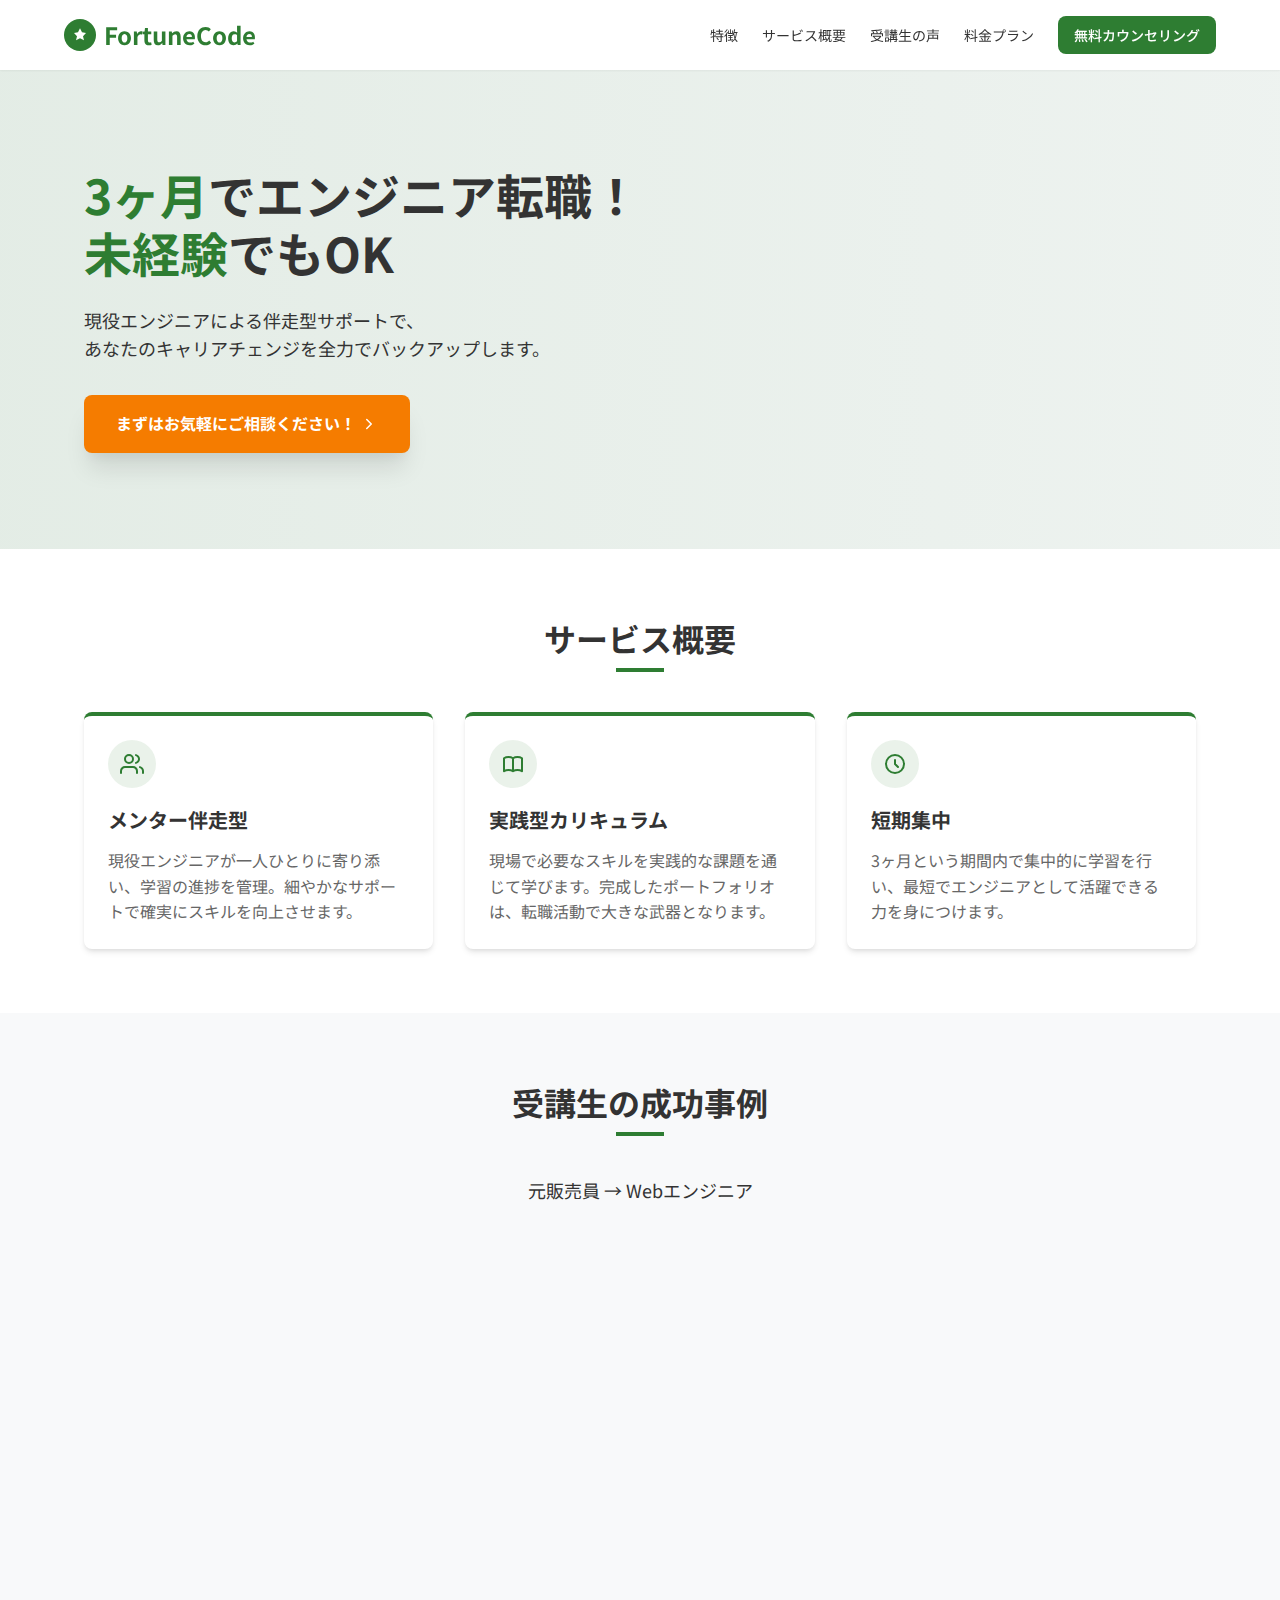
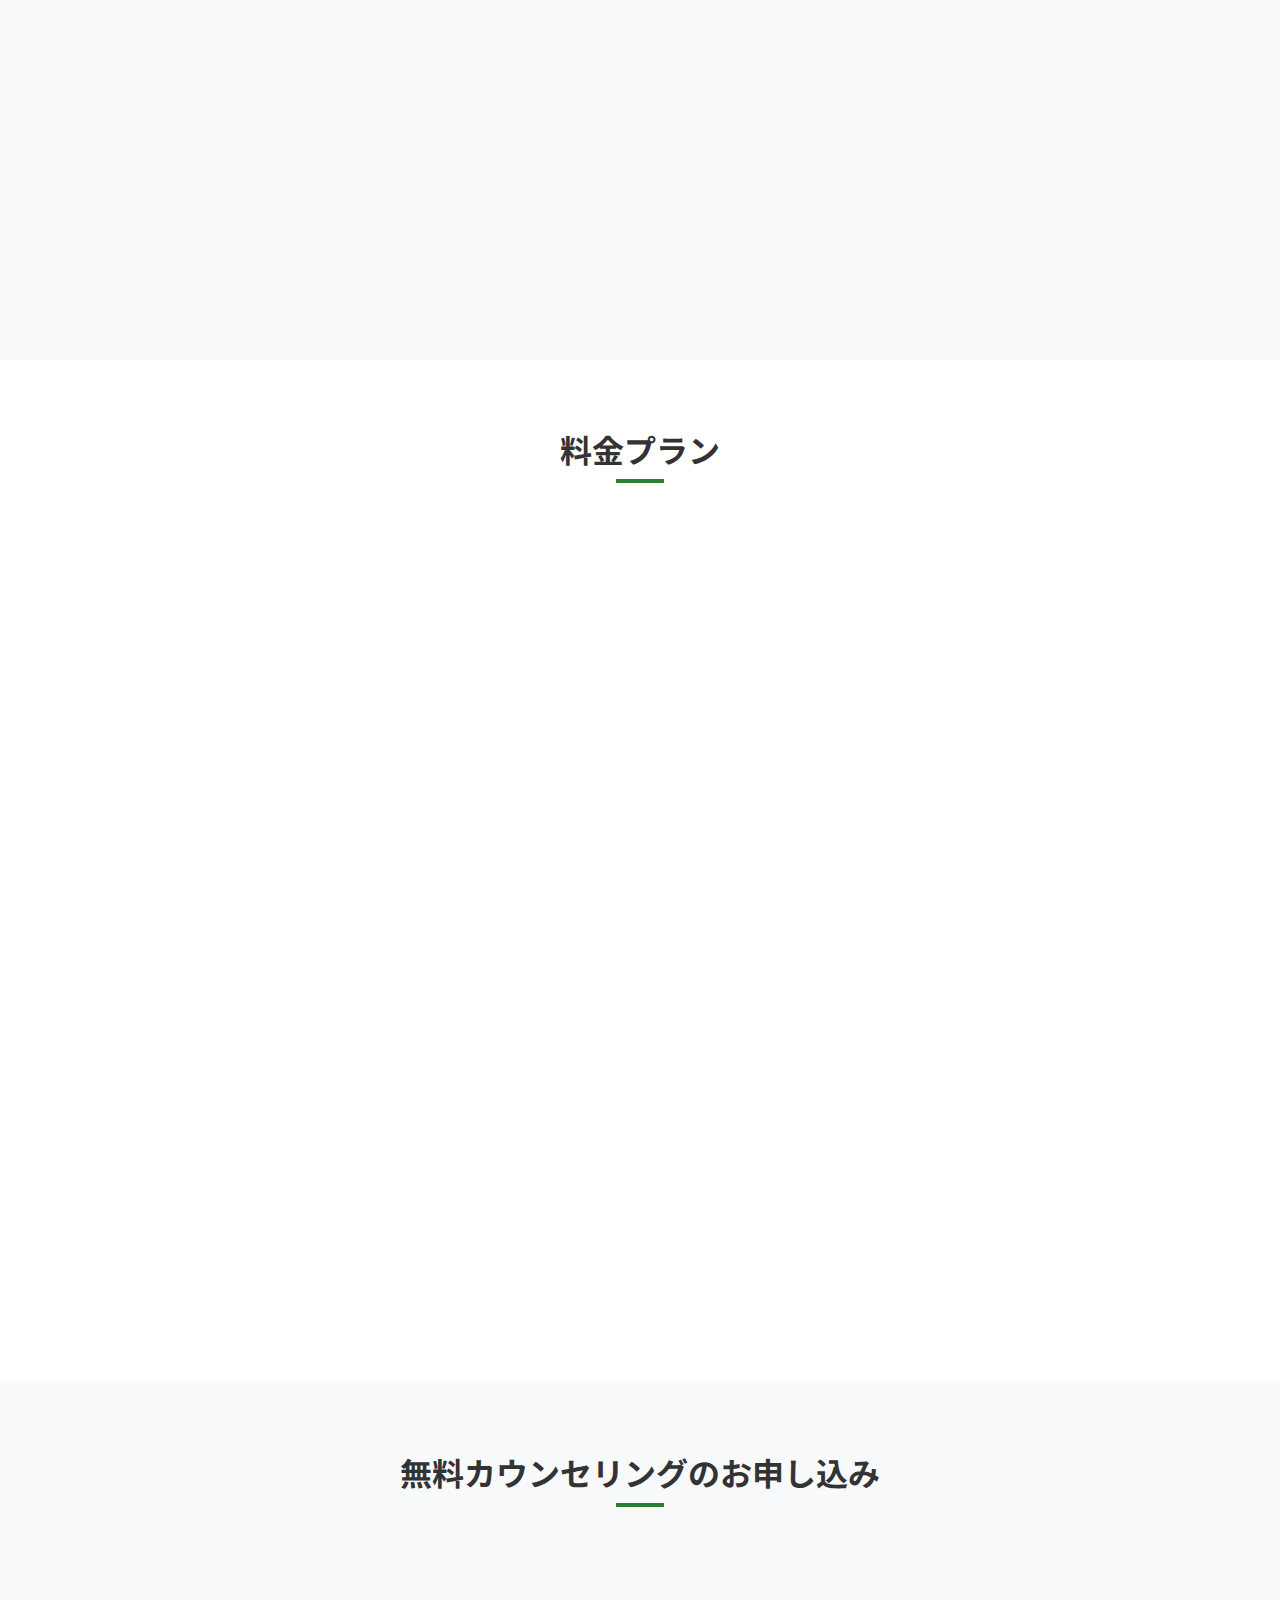
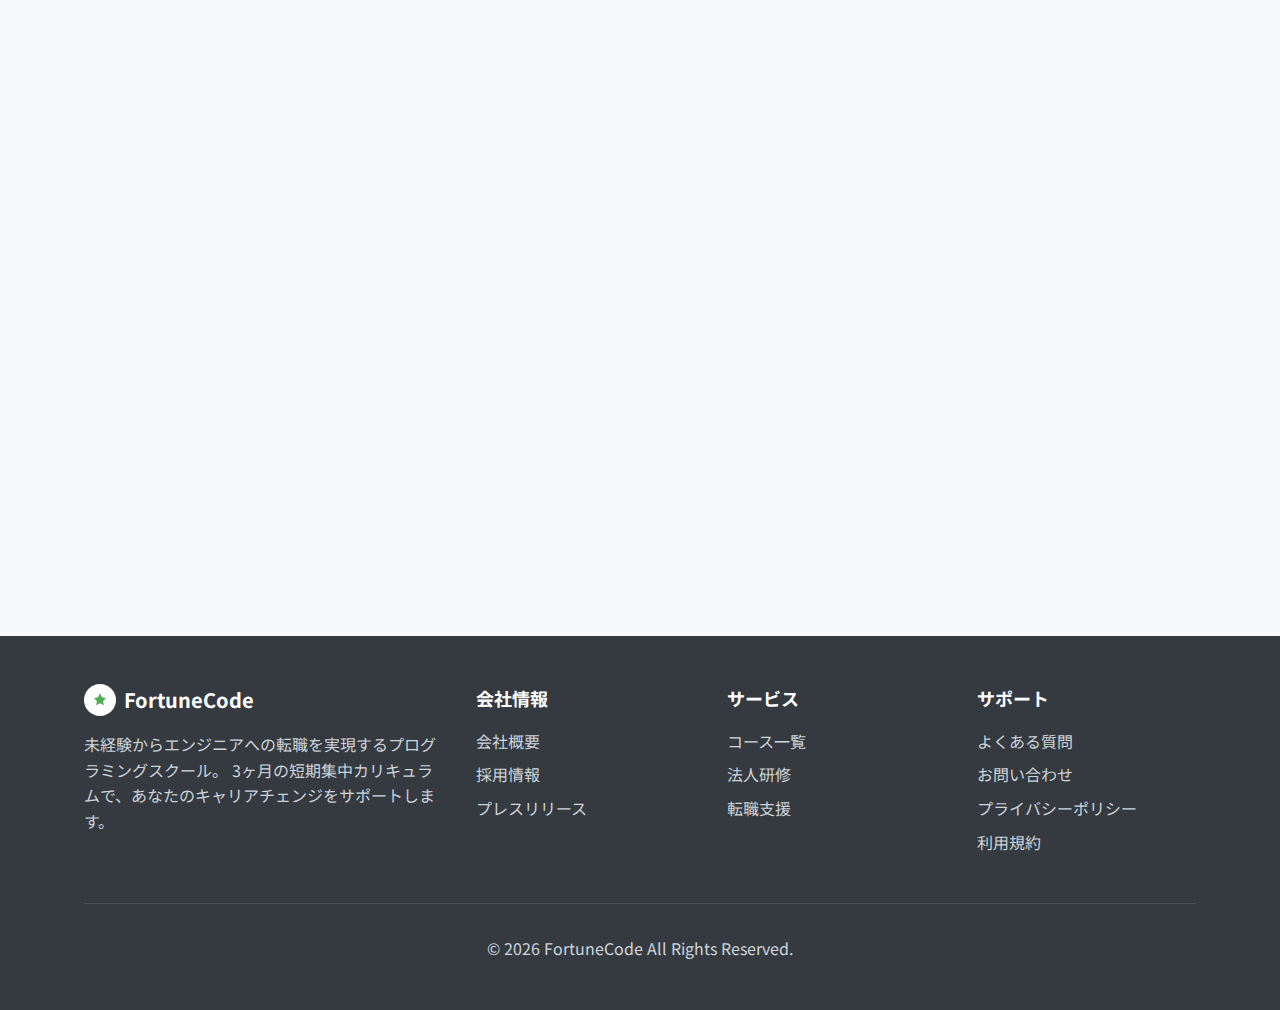
==== samples/programming-school.html @ c1fe5360 "chore: プログラミング学習サイトのサンプルを作成" ====
<!DOCTYPE html>
<html lang="ja">
<head>
  <meta charset="UTF-8">
  <meta name="viewport" content="width=device-width, initial-scale=1.0">
  <title>FortuneCode - 3ヶ月でエンジニア転職</title>
  <meta name="description" content="未経験からでも3ヶ月でエンジニア転職を実現するプログラミングスクール。現役エンジニアによる伴走型サポートで、あなたのキャリアチェンジを全力でバックアップします。">
  <link rel="stylesheet" href="../styles/programming-school.css">
  <link rel="preconnect" href="https://fonts.googleapis.com">
  <link rel="preconnect" href="https://fonts.gstatic.com" crossorigin>
  <link href="https://fonts.googleapis.com/css2?family=Noto+Sans+JP:wght@400;500;700&display=swap" rel="stylesheet">
</head>
<body>
  <!-- ヘッダー -->
  <header class="header">
    <div class="container header-container">
      <div class="logo">
        <div class="logo-icon">
          <svg width="16" height="16" viewBox="0 0 24 24" fill="none" xmlns="http://www.w3.org/2000/svg">
            <path d="M12 2L15 8L21 9L16.5 14L18 20L12 17L6 20L7.5 14L3 9L9 8L12 2Z" fill="white" />
          </svg>
        </div>
        <h1>FortuneCode</h1>
      </div>
      <nav class="main-nav">
        <a href="#features">特徴</a>
        <a href="#service">サービス概要</a>
        <a href="#success">受講生の声</a>
        <a href="#pricing">料金プラン</a>
        <a href="#contact" class="cta-button">無料カウンセリング</a>
      </nav>
      <button class="mobile-menu-button">
        <svg width="24" height="24" viewBox="0 0 24 24" fill="none" xmlns="http://www.w3.org/2000/svg">
          <path d="M3 12H21M3 6H21M3 18H21" stroke="currentColor" stroke-width="2" stroke-linecap="round" stroke-linejoin="round"/>
        </svg>
      </button>
    </div>
  </header>

  <!-- ヒーローセクション -->
  <section class="hero">
    <div class="hero-bg"></div>
    <div class="container">
      <div class="hero-content">
        <h2>
          <span class="text-primary">3ヶ月</span>でエンジニア転職！<br>
          <span class="text-primary">未経験</span>でもOK
        </h2>
        <p>
          現役エンジニアによる伴走型サポートで、<br class="desktop-only">
          あなたのキャリアチェンジを全力でバックアップします。
        </p>
        <a href="#contact" class="cta-button-large">
          まずはお気軽にご相談ください！
          <svg class="icon" width="18" height="18" viewBox="0 0 24 24" fill="none" xmlns="http://www.w3.org/2000/svg">
            <path d="M9 18L15 12L9 6" stroke="currentColor" stroke-width="2" stroke-linecap="round" stroke-linejoin="round"/>
          </svg>
        </a>
      </div>
    </div>
  </section>

  <!-- サービス概要 -->
  <section id="service" class="service">
    <div class="container">
      <h2 class="section-title">
        <span>サービス概要</span>
      </h2>
      
      <div class="service-grid">
        <div class="service-card" data-aos="fade-up" data-aos-delay="100">
          <div class="service-icon">
            <svg width="24" height="24" viewBox="0 0 24 24" fill="none" xmlns="http://www.w3.org/2000/svg">
              <path d="M17 21V19C17 17.9391 16.5786 16.9217 15.8284 16.1716C15.0783 15.4214 14.0609 15 13 15H5C3.93913 15 2.92172 15.4214 2.17157 16.1716C1.42143 16.9217 1 17.9391 1 19V21M23 21V19C22.9993 18.1137 22.7044 17.2528 22.1614 16.5523C21.6184 15.8519 20.8581 15.3516 20 15.13M16 3.13C16.8604 3.3503 17.623 3.8507 18.1676 4.55231C18.7122 5.25392 19.0078 6.11683 19.0078 7.005C19.0078 7.89317 18.7122 8.75608 18.1676 9.45769C17.623 10.1593 16.8604 10.6597 16 10.88M13 7C13 9.20914 11.2091 11 9 11C6.79086 11 5 9.20914 5 7C5 4.79086 6.79086 3 9 3C11.2091 3 13 4.79086 13 7Z" stroke="currentColor" stroke-width="2" stroke-linecap="round" stroke-linejoin="round"/>
            </svg>
          </div>
          <h3>メンター伴走型</h3>
          <p>
            現役エンジニアが一人ひとりに寄り添い、学習の進捗を管理。細やかなサポートで確実にスキルを向上させます。
          </p>
        </div>
        
        <div class="service-card" data-aos="fade-up" data-aos-delay="200">
          <div class="service-icon">
            <svg width="24" height="24" viewBox="0 0 24 24" fill="none" xmlns="http://www.w3.org/2000/svg">
              <path d="M12 6.25278V19.2528M12 6.25278C10.8321 5.47686 9.24649 5 7.5 5C5.75351 5 4.16789 5.47686 3 6.25278V19.2528C4.16789 18.4769 5.75351 18 7.5 18C9.24649 18 10.8321 18.4769 12 19.2528M12 6.25278C13.1679 5.47686 14.7535 5 16.5 5C18.2465 5 19.8321 5.47686 21 6.25278V19.2528C19.8321 18.4769 18.2465 18 16.5 18C14.7535 18 13.1679 18.4769 12 19.2528" stroke="currentColor" stroke-width="2" stroke-linecap="round" stroke-linejoin="round"/>
            </svg>
          </div>
          <h3>実践型カリキュラム</h3>
          <p>
            現場で必要なスキルを実践的な課題を通じて学びます。完成したポートフォリオは、転職活動で大きな武器となります。
          </p>
        </div>
        
        <div class="service-card" data-aos="fade-up" data-aos-delay="300">
          <div class="service-icon">
            <svg width="24" height="24" viewBox="0 0 24 24" fill="none" xmlns="http://www.w3.org/2000/svg">
              <path d="M12 8V12L15 15M21 12C21 16.9706 16.9706 21 12 21C7.02944 21 3 16.9706 3 12C3 7.02944 7.02944 3 12 3C16.9706 3 21 7.02944 21 12Z" stroke="currentColor" stroke-width="2" stroke-linecap="round" stroke-linejoin="round"/>
            </svg>
          </div>
          <h3>短期集中</h3>
          <p>
            3ヶ月という期間内で集中的に学習を行い、最短でエンジニアとして活躍できる力を身につけます。
          </p>
        </div>
      </div>
    </div>
  </section>

  <!-- 受講生の成功事例 -->
  <section id="success" class="success">
    <div class="container">
      <h2 class="section-title">
        <span>受講生の成功事例</span>
      </h2>
      <p class="section-subtitle">元販売員 → Webエンジニア</p>
      
      <div class="success-stories" data-aos="fade-up">
        <div class="qa-card">
          <div class="qa-question">
            <div class="qa-icon">Q</div>
            <div class="qa-content">
              <p>どうしてフォーチュンコード（FortuneCode）を選びましたか？</p>
            </div>
          </div>
          <div class="qa-answer">
            <div class="qa-icon answer-icon">A</div>
            <div class="qa-content">
              <p>
                「以前は販売職でしたが、将来のキャリアに不安を感じていました。フォーチュンコードのカリキュラムが短期間で実践的なスキルを学べる点に魅力を感じ、決めました。」
              </p>
            </div>
          </div>
        </div>
        
        <div class="qa-card">
          <div class="qa-question">
            <div class="qa-icon">Q</div>
            <div class="qa-content">
              <p>学習を始めてからどのように感じましたか？</p>
            </div>
          </div>
          <div class="qa-answer">
            <div class="qa-icon answer-icon">A</div>
            <div class="qa-content">
              <p>
                「最初は不安もありましたが、現役エンジニアのメンターが手厚くサポートしてくれたので、学びやすかったです。毎日少しずつでも進んでいる実感がありました。」
              </p>
            </div>
          </div>
        </div>
        
        <div class="qa-card">
          <div class="qa-question">
            <div class="qa-icon">Q</div>
            <div class="qa-content">
              <p>学習後、転職はどのように進みましたか？</p>
            </div>
          </div>
          <div class="qa-answer">
            <div class="qa-icon answer-icon">A</div>
            <div class="qa-content">
              <p>
                「実際にポートフォリオを作成し、面接でも自信を持って話すことができました。結果、3ヶ月で希望のWebエンジニアとして転職でき、年収もアップしました。」
              </p>
            </div>
          </div>
        </div>
      </div>
    </div>
  </section>

  <!-- 料金プラン -->
  <section id="pricing" class="pricing">
    <div class="container">
      <h2 class="section-title">
        <span>料金プラン</span>
      </h2>
      
      <div class="pricing-grid">
        <div class="pricing-card" data-aos="fade-up" data-aos-delay="100">
          <div class="pricing-header">
            <h3>スタンダードプラン</h3>
            <div class="pricing-price">
              <span class="price">¥300,000</span>
              <span class="payment-type">一括払い</span>
            </div>
            <p class="payment-option">分割 ¥27,000×12回</p>
          </div>
          <div class="pricing-features">
            <ul>
              <li>
                <svg class="check-icon" width="18" height="18" viewBox="0 0 24 24" fill="none" xmlns="http://www.w3.org/2000/svg">
                  <path d="M20 6L9 17L4 12" stroke="currentColor" stroke-width="2" stroke-linecap="round" stroke-linejoin="round"/>
                </svg>
                <span>3ヶ月間のオンライン講義</span>
              </li>
              <li>
                <svg class="check-icon" width="18" height="18" viewBox="0 0 24 24" fill="none" xmlns="http://www.w3.org/2000/svg">
                  <path d="M20 6L9 17L4 12" stroke="currentColor" stroke-width="2" stroke-linecap="round" stroke-linejoin="round"/>
                </svg>
                <span>現役エンジニアのメンターサポート</span>
              </li>
              <li>
                <svg class="check-icon" width="18" height="18" viewBox="0 0 24 24" fill="none" xmlns="http://www.w3.org/2000/svg">
                  <path d="M20 6L9 17L4 12" stroke="currentColor" stroke-width="2" stroke-linecap="round" stroke-linejoin="round"/>
                </svg>
                <span>実践的なポートフォリオ作成支援</span>
              </li>
              <li>
                <svg class="check-icon" width="18" height="18" viewBox="0 0 24 24" fill="none" xmlns="http://www.w3.org/2000/svg">
                  <path d="M20 6L9 17L4 12" stroke="currentColor" stroke-width="2" stroke-linecap="round" stroke-linejoin="round"/>
                </svg>
                <span>転職支援（履歴書添削・模擬面接）</span>
              </li>
              <li>
                <svg class="check-icon" width="18" height="18" viewBox="0 0 24 24" fill="none" xmlns="http://www.w3.org/2000/svg">
                  <path d="M20 6L9 17L4 12" stroke="currentColor" stroke-width="2" stroke-linecap="round" stroke-linejoin="round"/>
                </svg>
                <span>転職保証（転職成功 or 全額返金）</span>
              </li>
            </ul>
          </div>
          <div class="pricing-footer">
            <a href="#contact" class="pricing-button">
              詳細を見る
              <svg class="icon" width="16" height="16" viewBox="0 0 24 24" fill="none" xmlns="http://www.w3.org/2000/svg">
                <path d="M5 12H19M19 12L12 5M19 12L12 19" stroke="currentColor" stroke-width="2" stroke-linecap="round" stroke-linejoin="round"/>
              </svg>
            </a>
          </div>
        </div>
        
        <div class="pricing-card premium" data-aos="fade-up" data-aos-delay="200">
          <div class="recommended-badge">おすすめ</div>
          <div class="pricing-header">
            <h3>プレミアムプラン</h3>
            <div class="pricing-price">
              <span class="price">¥450,000</span>
              <span class="payment-type">一括払い</span>
            </div>
            <p class="payment-option">分割 ¥40,000×12回</p>
          </div>
          <div class="pricing-features">
            <ul>
              <li>
                <svg class="check-icon" width="18" height="18" viewBox="0 0 24 24" fill="none" xmlns="http://www.w3.org/2000/svg">
                  <path d="M20 6L9 17L4 12" stroke="currentColor" stroke-width="2" stroke-linecap="round" stroke-linejoin="round"/>
                </svg>
                <span>スタンダードプランの全内容</span>
              </li>
              <li>
                <svg class="check-icon" width="18" height="18" viewBox="0 0 24 24" fill="none" xmlns="http://www.w3.org/2000/svg">
                  <path d="M20 6L9 17L4 12" stroke="currentColor" stroke-width="2" stroke-linecap="round" stroke-linejoin="round"/>
                </svg>
                <span>業界特化型キャリアアドバイザーによる個別転職相談</span>
              </li>
              <li>
                <svg class="check-icon" width="18" height="18" viewBox="0 0 24 24" fill="none" xmlns="http://www.w3.org/2000/svg">
                  <path d="M20 6L9 17L4 12" stroke="currentColor" stroke-width="2" stroke-linecap="round" stroke-linejoin="round"/>
                </svg>
                <span>受講期間中の特別セミナー・ワークショップ参加権</span>
              </li>
            </ul>
          </div>
          <div class="pricing-footer">
            <a href="#contact" class="pricing-button premium-button">
              詳細を見る
              <svg class="icon" width="16" height="16" viewBox="0 0 24 24" fill="none" xmlns="http://www.w3.org/2000/svg">
                <path d="M5 12H19M19 12L12 5M19 12L12 19" stroke="currentColor" stroke-width="2" stroke-linecap="round" stroke-linejoin="round"/>
              </svg>
            </a>
          </div>
        </div>
      </div>
      
      <div class="campaign-box" data-aos="fade-up">
        <h3>分割払い割引キャンペーン</h3>
        <p>12回払い → <span class="line-through">¥27,000</span> <span class="campaign-price">¥25,000</span>×12回（合計 <span class="line-through">¥300,000</span> → <span class="campaign-price">¥270,000</span>）</p>
        <p class="campaign-highlight">一括払いよりも30,000円お得に受講可能！</p>
        <div class="campaign-cta">
          <a href="#contact" class="cta-button-large">
            まずはお気軽にご相談ください！
            <svg class="icon" width="16" height="16" viewBox="0 0 24 24" fill="none" xmlns="http://www.w3.org/2000/svg">
              <path d="M9 18L15 12L9 6" stroke="currentColor" stroke-width="2" stroke-linecap="round" stroke-linejoin="round"/>
            </svg>
          </a>
        </div>
      </div>
    </div>
  </section>

  <!-- お問い合わせ -->
  <section id="contact" class="contact">
    <div class="container">
      <h2 class="section-title">
        <span>無料カウンセリングのお申し込み</span>
      </h2>
      
      <div class="contact-form-container" data-aos="fade-up">
        <p class="contact-intro">
          まずは無料カウンセリングで、あなたの目標や状況に合わせたプランをご提案します。<br>
          お気軽にお問い合わせください。
        </p>
        
        <form class="contact-form">
          <div class="form-group">
            <label for="name">お名前</label>
            <input type="text" id="name" required>
          </div>
          
          <div class="form-group">
            <label for="email">メールアドレス</label>
            <input type="email" id="email" required>
          </div>
          
          <div class="form-group">
            <label for="phone">電話番号</label>
            <input type="tel" id="phone" required>
          </div>
          
          <div class="form-group">
            <label for="message">ご質問・ご要望</label>
            <textarea id="message" rows="4"></textarea>
          </div>
          
          <div class="form-group">
            <button type="submit" class="submit-button">
              カウンセリングを申し込む
            </button>
          </div>
        </form>
      </div>
    </div>
  </section>

  <!-- フッター -->
  <footer class="footer">
    <div class="container">
      <div class="footer-content">
        <div class="footer-info">
          <div class="footer-logo">
            <div class="footer-logo-icon">
              <svg width="16" height="16" viewBox="0 0 24 24" fill="none" xmlns="http://www.w3.org/2000/svg">
                <path d="M12 2L15 8L21 9L16.5 14L18 20L12 17L6 20L7.5 14L3 9L9 8L12 2Z" fill="#4CAF50" />
              </svg>
            </div>
            <h3>FortuneCode</h3>
          </div>
          <p class="footer-description">
            未経験からエンジニアへの転職を実現するプログラミングスクール。
            3ヶ月の短期集中カリキュラムで、あなたのキャリアチェンジをサポートします。
          </p>
        </div>
        
        <div class="footer-links">
          <div class="footer-links-column">
            <h4>会社情報</h4>
            <ul>
              <li><a href="#">会社概要</a></li>
              <li><a href="#">採用情報</a></li>
              <li><a href="#">プレスリリース</a></li>
            </ul>
          </div>
          
          <div class="footer-links-column">
            <h4>サービス</h4>
            <ul>
              <li><a href="#">コース一覧</a></li>
              <li><a href="#">法人研修</a></li>
              <li><a href="#">転職支援</a></li>
            </ul>
          </div>
          
          <div class="footer-links-column">
            <h4>サポート</h4>
            <ul>
              <li><a href="#">よくある質問</a></li>
              <li><a href="#">お問い合わせ</a></li>
              <li><a href="#">プライバシーポリシー</a></li>
              <li><a href="#">利用規約</a></li>
            </ul>
          </div>
        </div>
      </div>
      
      <div class="footer-copyright">
        <p>&copy; <span id="current-year"></span> FortuneCode All Rights Reserved.</p>
      </div>
    </div>
  </footer>

  <script src="../scripts/programming-school.js"></script>
</body>
</html>
---- styles/programming-school.css ----
/* ベース設定 */
:root {
  --primary: #2E7D32;
  --primary-light: rgba(46, 125, 50, 0.1);
  --secondary: #f4f4f4;
  --text-color: #333;
  --text-light: #666;
  --white: #fff;
  --gray-100: #f8f9fa;
  --gray-200: #e9ecef;
  --gray-300: #dee2e6;
  --gray-400: #ced4da;
  --gray-500: #adb5bd;
  --gray-600: #6c757d;
  --gray-700: #495057;
  --gray-800: #343a40;
  --gray-900: #212529;
  --orange: #f57c00;
  --orange-light: #fff3e0;
  --orange-dark: #e65100;
  --border-radius: 0.5rem;
  --shadow-sm: 0 1px 2px 0 rgba(0, 0, 0, 0.05);
  --shadow: 0 4px 6px -1px rgba(0, 0, 0, 0.1), 0 2px 4px -1px rgba(0, 0, 0, 0.06);
  --shadow-md: 0 10px 15px -3px rgba(0, 0, 0, 0.1), 0 4px 6px -2px rgba(0, 0, 0, 0.05);
  --shadow-lg: 0 20px 25px -5px rgba(0, 0, 0, 0.1), 0 10px 10px -5px rgba(0, 0, 0, 0.04);
  --transition: all 0.3s ease;
}

* {
  margin: 0;
  padding: 0;
  box-sizing: border-box;
}

html {
  scroll-behavior: smooth;
}

body {
  font-family: 'Noto Sans JP', sans-serif;
  color: var(--text-color);
  line-height: 1.6;
  background-color: var(--gray-100);
}

.container {
  width: 90%;
  max-width: 1200px;
  margin: 0 auto;
  padding: 0 20px;
}

a {
  text-decoration: none;
  color: inherit;
  transition: var(--transition);
}

ul {
  list-style: none;
}

img {
  max-width: 100%;
  height: auto;
}

.text-primary {
  color: var(--primary);
}

.desktop-only {
  display: none;
}

@media (min-width: 768px) {
  .desktop-only {
    display: block;
  }
}

/* ヘッダー */
.header {
  background-color: var(--white);
  box-shadow: var(--shadow-sm);
  position: sticky;
  top: 0;
  z-index: 50;
}

.header-container {
  display: flex;
  justify-content: space-between;
  align-items: center;
  padding: 1rem 0;
}

.logo {
  display: flex;
  align-items: center;
}

.logo-icon {
  width: 2rem;
  height: 2rem;
  background-color: var(--primary);
  border-radius: 50%;
  display: flex;
  align-items: center;
  justify-content: center;
  margin-right: 0.5rem;
}

.logo h1 {
  font-size: 1.5rem;
  font-weight: bold;
  color: var(--primary);
}

.main-nav {
  display: none;
}

.main-nav a {
  margin-left: 1.5rem;
  font-size: 0.875rem;
  color: var(--text-color);
}

.main-nav a:hover {
  color: var(--primary);
}

.cta-button {
  background-color: var(--primary);
  color: var(--white) !important;
  padding: 0.5rem 1rem;
  border-radius: var(--border-radius);
  text-align: center;
  font-weight: 500;
}

.cta-button:hover {
  background-color: rgba(46, 125, 50, 0.9);
}

.mobile-menu-button {
  display: block;
  background: none;
  border: none;
  color: var(--gray-700);
  cursor: pointer;
}

@media (min-width: 768px) {
  .main-nav {
    display: flex;
    align-items: center;
  }
  
  .mobile-menu-button {
    display: none;
  }
}

/* ヒーローセクション */
.hero {
  background: linear-gradient(to right, rgba(46, 125, 50, 0.1), rgba(46, 125, 50, 0.05));
  padding: 4rem 0;
  position: relative;
}

.hero-bg {
  position: absolute;
  inset: 0;
  opacity: 0.1;
  background-image: url('https://placeholder.pics/svg/1600x800');
  background-size: cover;
  background-position: center;
}

.hero-content {
  max-width: 600px;
  position: relative;
}

.hero h2 {
  font-size: 2rem;
  font-weight: bold;
  margin-bottom: 1.5rem;
  line-height: 1.2;
}

.hero p {
  font-size: 1.125rem;
  margin-bottom: 2rem;
}

.highlight {
  background-color: rgba(255, 255, 255, 0.8);
  padding: 0.25rem 0.5rem;
}

.cta-button-large {
  display: inline-flex;
  align-items: center;
  background-color: var(--orange);
  color: var(--white);
  font-weight: bold;
  padding: 1rem 2rem;
  border-radius: var(--border-radius);
  box-shadow: var(--shadow-lg);
  transition: var(--transition);
  transform: translateY(0);
}

.cta-button-large:hover {
  background-color: var(--orange-dark);
  box-shadow: var(--shadow-md);
  transform: translateY(-2px);
}

.icon {
  margin-left: 0.25rem;
}

@media (min-width: 768px) {
  .hero {
    padding: 6rem 0;
  }
  
  .hero h2 {
    font-size: 3rem;
  }
}

/* セクションタイトル */
.section-title {
  text-align: center;
  font-size: 2rem;
  font-weight: bold;
  margin-bottom: 3rem;
  position: relative;
}

.section-title span {
  position: relative;
  z-index: 10;
}

.section-title::after {
  content: '';
  position: absolute;
  bottom: -0.5rem;
  left: 50%;
  transform: translateX(-50%);
  width: 3rem;
  height: 0.25rem;
  background-color: var(--primary);
}

.section-subtitle {
  text-align: center;
  font-size: 1.125rem;
  margin-bottom: 3rem;
}

/* サービス概要 */
.service {
  padding: 4rem 0;
  background-color: var(--white);
}

.service-grid {
  display: grid;
  grid-template-columns: 1fr;
  gap: 2rem;
}

.service-card {
  background-color: var(--white);
  padding: 1.5rem;
  border-radius: var(--border-radius);
  box-shadow: var(--shadow);
  transition: var(--transition);
  border-top: 4px solid var(--primary);
}

.service-card:hover {
  box-shadow: var(--shadow-md);
}

.service-icon {
  width: 3rem;
  height: 3rem;
  background-color: var(--primary-light);
  border-radius: 50%;
  display: flex;
  align-items: center;
  justify-content: center;
  margin-bottom: 1rem;
}

.service-icon svg {
  color: var(--primary);
}

.service-card h3 {
  font-size: 1.25rem;
  font-weight: bold;
  margin-bottom: 0.75rem;
}

.service-card p {
  color: var(--text-light);
}

@media (min-width: 768px) {
  .service-grid {
    grid-template-columns: repeat(3, 1fr);
  }
}

/* 受講生の成功事例 */
.success {
  padding: 4rem 0;
  background-color: var(--gray-100);
}

.success-stories {
  max-width: 800px;
  margin: 0 auto;
  display: flex;
  flex-direction: column;
  gap: 1.5rem;
}

.qa-card {
  background-color: var(--white);
  border-radius: var(--border-radius);
  box-shadow: var(--shadow);
  padding: 1.5rem;
}

.qa-question {
  display: flex;
  align-items: flex-start;
  gap: 1rem;
}

.qa-icon {
  flex-shrink: 0;
  width: 3rem;
  height: 3rem;
  background-color: var(--primary-light);
  border-radius: 50%;
  display: flex;
  align-items: center;
  justify-content: center;
  font-weight: bold;
  color: var(--primary);
  font-size: 1.25rem;
}

.answer-icon {
  background-color: var(--gray-100);
  color: var(--gray-700);
}

.qa-content p {
  font-weight: bold;
  font-size: 1.125rem;
}

.qa-answer {
  display: flex;
  align-items: flex-start;
  gap: 1rem;
  margin-top: 1rem;
  margin-left: 4rem;
}

.qa-answer .qa-content p {
  font-weight: normal;
  color: var(--text-light);
}

/* 料金プラン */
.pricing {
  padding: 4rem 0;
  background-color: var(--white);
}

.pricing-grid {
  display: grid;
  grid-template-columns: 1fr;
  gap: 2rem;
  max-width: 1000px;
  margin: 0 auto;
}

.pricing-card {
  background-color: var(--white);
  border-radius: var(--border-radius);
  box-shadow: var(--shadow-lg);
  border: 1px solid var(--gray-200);
  transition: var(--transition);
  position: relative;
}

.pricing-card:hover {
  box-shadow: var(--shadow-md);
}

.pricing-card.premium {
  position: relative;
}

.recommended-badge {
  position: absolute;
  top: -1rem;
  right: 1rem;
  background-color: var(--orange);
  color: var(--white);
  padding: 0.25rem 1rem;
  border-radius: 9999px;
  font-size: 0.875rem;
  font-weight: bold;
}

.pricing-header {
  padding: 1.5rem;
  border-bottom: 1px solid var(--gray-200);
}

.premium .pricing-header {
  background-color: var(--primary-light);
}

.pricing-header h3 {
  text-align: center;
  font-size: 1.5rem;
  font-weight: bold;
  margin-bottom: 0.5rem;
}

.pricing-price {
  text-align: center;
  margin-bottom: 1rem;
}

.price {
  font-size: 1.875rem;
  font-weight: bold;
}

.payment-type {
  color: var(--gray-500);
  margin-left: 0.5rem;
}

.payment-option {
  text-align: center;
  color: var(--gray-600);
}

.pricing-features {
  padding: 1.5rem;
}

.pricing-features ul {
  display: flex;
  flex-direction: column;
  gap: 0.75rem;
}

.pricing-features li {
  display: flex;
  align-items: flex-start;
}

.check-icon {
  flex-shrink: 0;
  margin-top: 0.25rem;
  margin-right: 0.5rem;
  color: var(--primary);
}

.pricing-footer {
  padding: 1.5rem;
  border-top: 1px solid var(--gray-200);
}

.pricing-button {
  display: flex;
  align-items: center;
  justify-content: center;
  width: 100%;
  background-color: var(--primary);
  color: var(--white);
  font-weight: bold;
  padding: 0.75rem 1rem;
  border-radius: var(--border-radius);
  transition: var(--transition);
}

.pricing-button:hover {
  background-color: rgba(46, 125, 50, 0.9);
}

.premium-button {
  background-color: var(--orange);
  box-shadow: var(--shadow);
}

.premium-button:hover {
  background-color: var(--orange-dark);
  box-shadow: var(--shadow-md);
}

.campaign-box {
  margin-top: 3rem;
  max-width: 800px;
  margin-left: auto;
  margin-right: auto;
  background-color: var(--orange-light);
  border: 1px solid rgba(245, 124, 0, 0.2);
  border-radius: var(--border-radius);
  padding: 1.5rem;
}

.campaign-box h3 {
  text-align: center;
  font-size: 1.25rem;
  font-weight: bold;
  margin-bottom: 1rem;
}

.campaign-box p {
  text-align: center;
  margin-bottom: 0.5rem;
}

.line-through {
  text-decoration: line-through;
}

.campaign-price {
  color: var(--orange);
  font-weight: bold;
}

.campaign-highlight {
  text-align: center;
  font-weight: bold;
  color: var(--orange);
}

.campaign-cta {
  margin-top: 1.5rem;
  text-align: center;
}

@media (min-width: 768px) {
  .pricing-grid {
    grid-template-columns: repeat(2, 1fr);
  }
}

/* お問い合わせ */
.contact {
  padding: 4rem 0;
  background-color: var(--gray-100);
}

.contact-form-container {
  max-width: 600px;
  margin: 0 auto;
  background-color: var(--white);
  border-radius: var(--border-radius);
  box-shadow: var(--shadow-lg);
  padding: 2rem;
}

.contact-intro {
  text-align: center;
  margin-bottom: 2rem;
}

.contact-form {
  display: flex;
  flex-direction: column;
  gap: 1.5rem;
}

.form-group {
  display: flex;
  flex-direction: column;
}

.form-group label {
  font-size: 0.875rem;
  font-weight: 500;
  color: var(--gray-700);
  margin-bottom: 0.25rem;
}

.form-group input,
.form-group textarea {
  padding: 0.75rem 1rem;
  border: 1px solid var(--gray-300);
  border-radius: var(--border-radius);
  transition: var(--transition);
}

.form-group input:focus,
.form-group textarea:focus {
  outline: none;
  border-color: var(--primary);
  box-shadow: 0 0 0 2px rgba(46, 125, 50, 0.2);
}

.submit-button {
  background-color: var(--orange);
  color: var(--white);
  font-weight: bold;
  padding: 0.75rem 1rem;
  border: none;
  border-radius: var(--border-radius);
  cursor: pointer;
  transition: var(--transition);
  transform: translateY(0);
}

.submit-button:hover {
  background-color: var(--orange-dark);
  box-shadow: var(--shadow);
  transform: translateY(-2px);
}

/* フッター */
.footer {
  background-color: var(--gray-800);
  color: var(--white);
  padding: 3rem 0;
}

.footer-content {
  display: flex;
  flex-direction: column;
  gap: 2rem;
}

.footer-info {
  margin-bottom: 2rem;
}

.footer-logo {
  display: flex;
  align-items: center;
}

.footer-logo-icon {
  width: 2rem;
  height: 2rem;
  background-color: var(--white);
  border-radius: 50%;
  display: flex;
  align-items: center;
  justify-content: center;
  margin-right: 0.5rem;
}

.footer-logo h3 {
  font-size: 1.25rem;
  font-weight: bold;
}

.footer-description {
  margin-top: 1rem;
  color: var(--gray-400);
  max-width: 400px;
}

.footer-links {
  display: grid;
  grid-template-columns: repeat(2, 1fr);
  gap: 2rem;
}

.footer-links-column h4 {
  font-size: 1.125rem;
  font-weight: bold;
  margin-bottom: 1rem;
}

.footer-links-column ul {
  display: flex;
  flex-direction: column;
  gap: 0.5rem;
}

.footer-links-column a {
  color: var(--gray-400);
}

.footer-links-column a:hover {
  color: var(--white);
}

.footer-copyright {
  margin-top: 3rem;
  padding-top: 2rem;
  border-top: 1px solid var(--gray-700);
  text-align: center;
  color: var(--gray-400);
}

@media (min-width: 768px) {
  .footer-content {
    flex-direction: row;
    justify-content: space-between;
  }
  
  .footer-info {
    flex: 1;
    margin-bottom: 0;
  }
  
  .footer-links {
    flex: 2;
    grid-template-columns: repeat(3, 1fr);
  }
}

/* アニメーション */
[data-aos] {
  opacity: 0;
  transition-property: opacity, transform;
  transition-duration: 0.8s;
}

[data-aos="fade-up"] {
  transform: translateY(20px);
}

[data-aos].aos-animate {
  opacity: 1;
  transform: translateY(0);
}
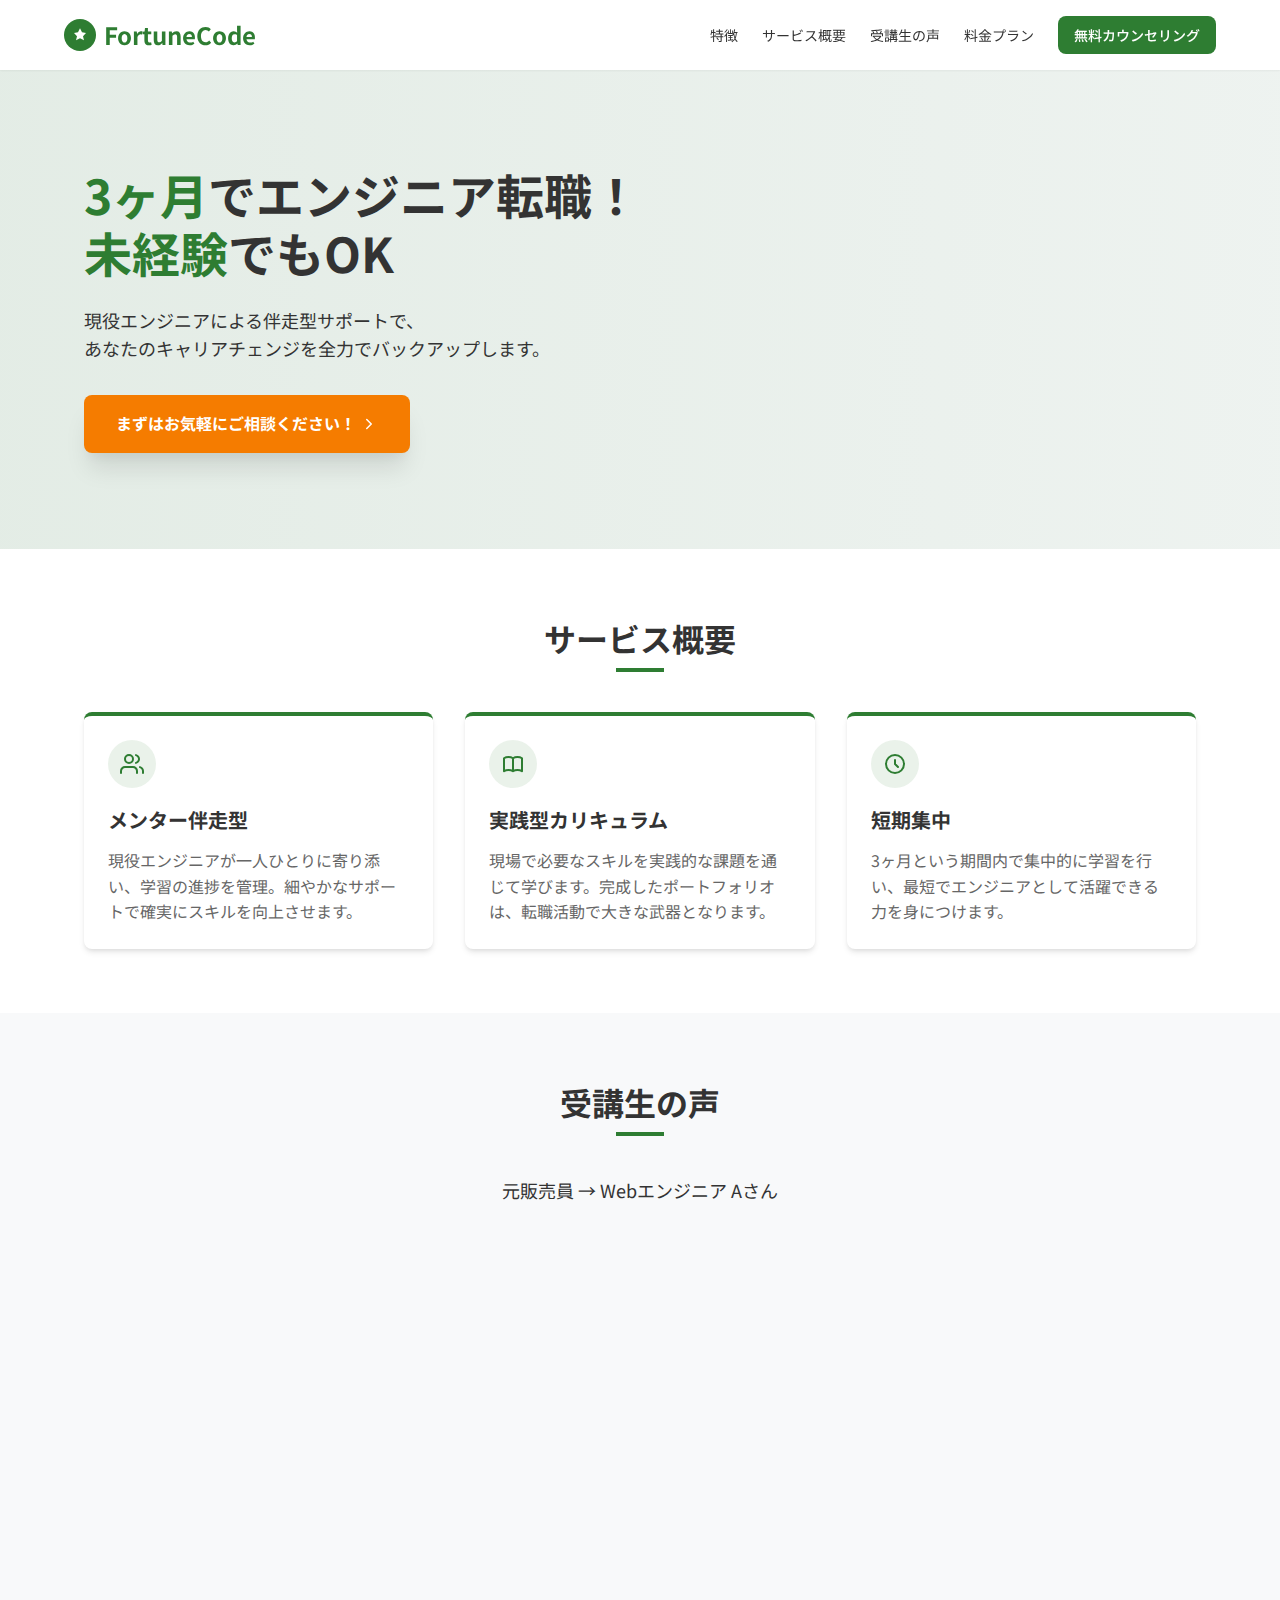
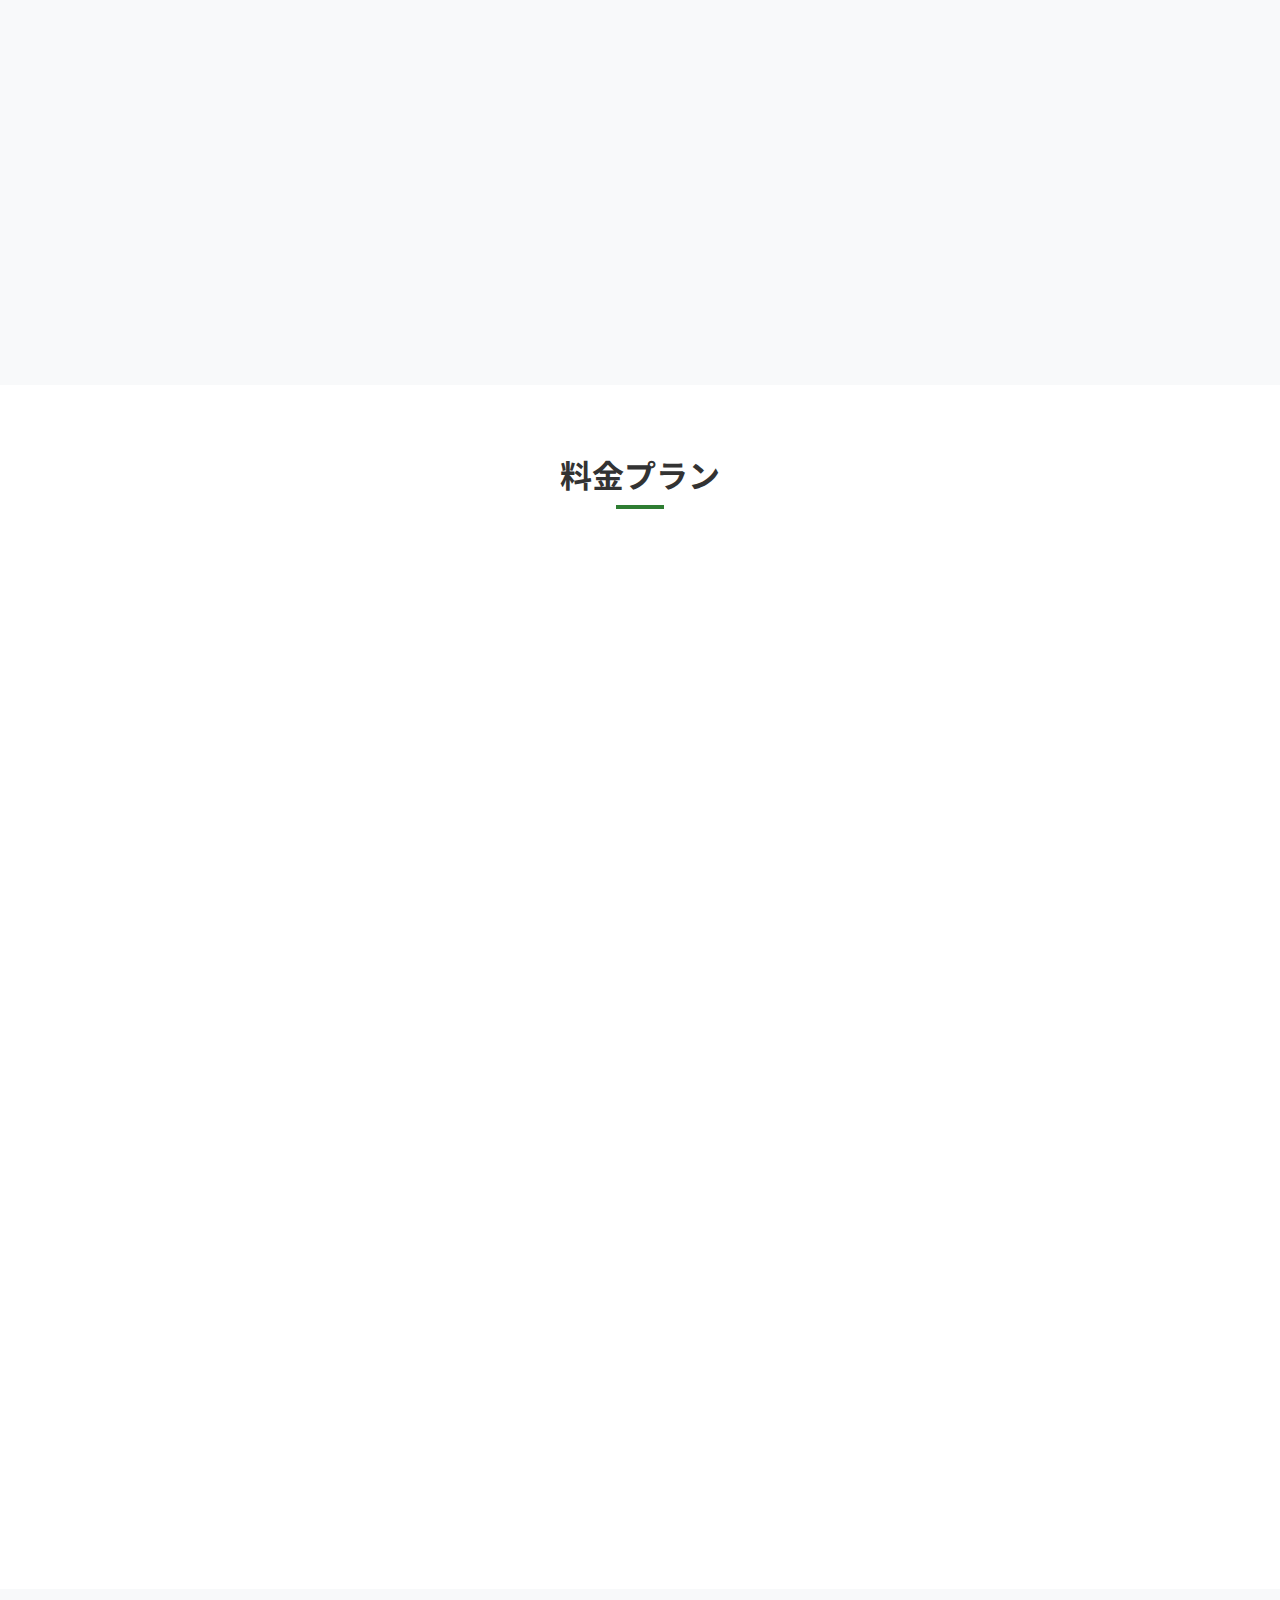
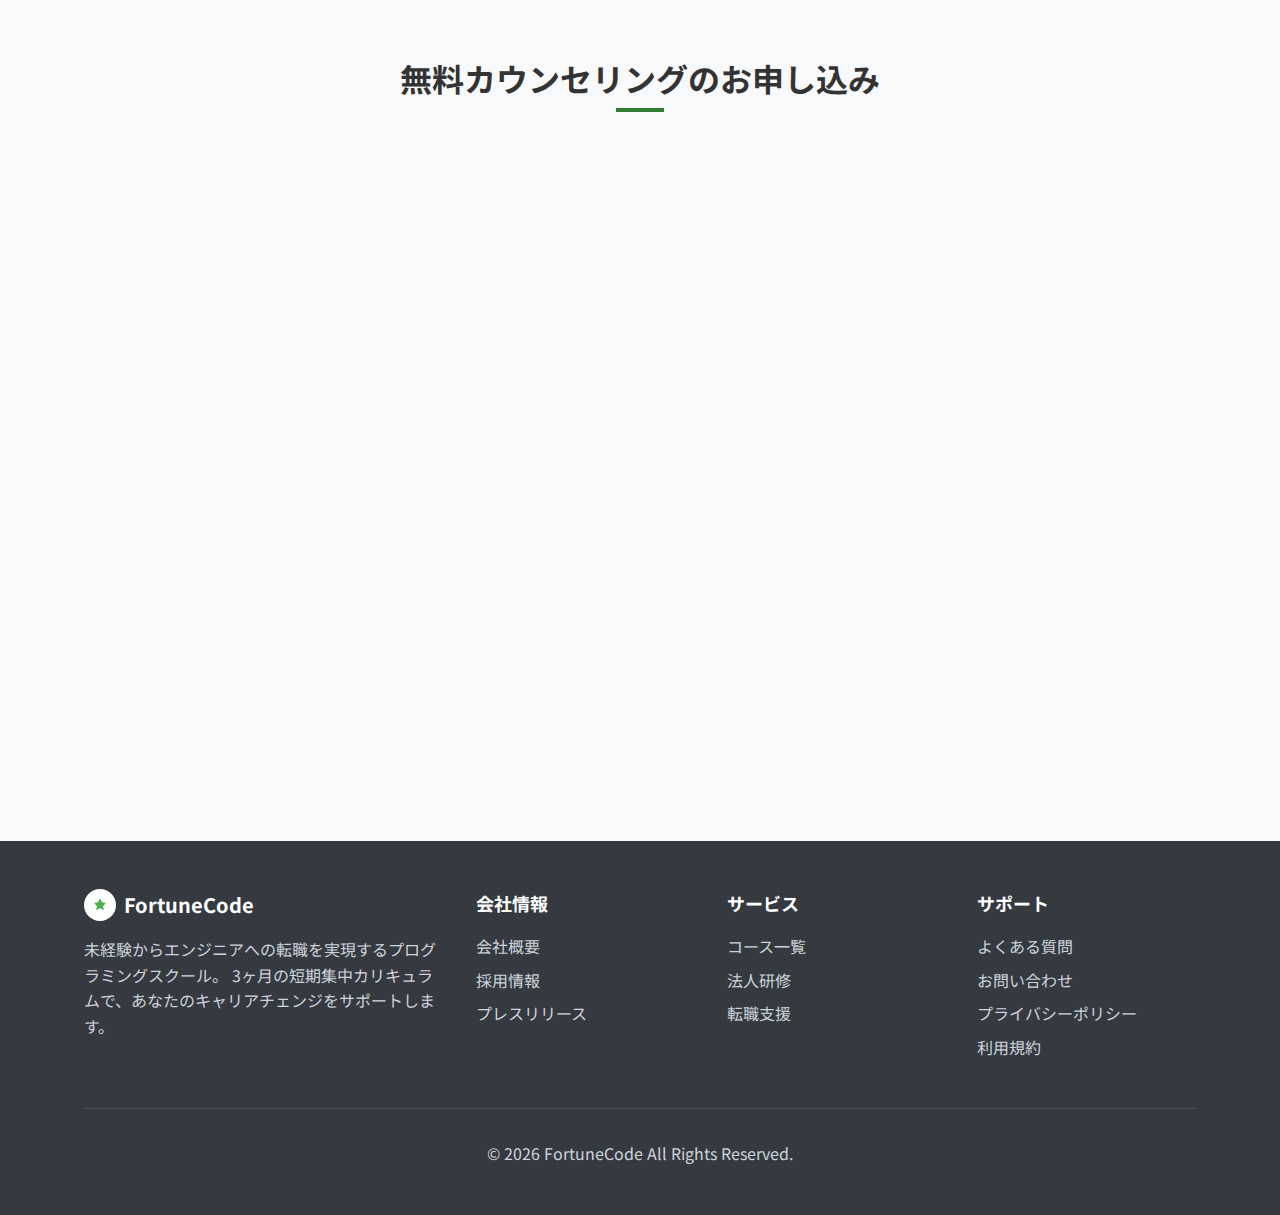
==== commit 3e8e3638: "feat: 受験生イメージを追加" ====
--- a/samples/programming-school.html
+++ b/samples/programming-school.html
@@ -107,13 +107,16 @@
     </div>
   </section>
 
-  <!-- 受講生の成功事例 -->
+  <!-- 受講生の声 -->
   <section id="success" class="success">
     <div class="container">
       <h2 class="section-title">
-        <span>受講生の成功事例</span>
+        <span>受講生の声</span>
       </h2>
-      <p class="section-subtitle">元販売員 → Webエンジニア</p>
+      <p class="section-subtitle">元販売員 → Webエンジニア Aさん</p>
+      <figure class="success-image rounded-corners" data-aos="fade-up">
+        <img src="/images/programming-school/success-person.jpeg" alt="Aさんの画像">
+      </figure>
       
       <div class="success-stories" data-aos="fade-up">
         <div class="qa-card">
@@ -185,7 +188,7 @@
               <span class="price">¥300,000</span>
               <span class="payment-type">一括払い</span>
             </div>
-            <p class="payment-option">分割 ¥27,000×12回</p>
+            <p class="payment-option">分割 ¥30,000×12回</p>
           </div>
           <div class="pricing-features">
             <ul>
@@ -239,7 +242,7 @@
               <span class="price">¥450,000</span>
               <span class="payment-type">一括払い</span>
             </div>
-            <p class="payment-option">分割 ¥40,000×12回</p>
+            <p class="payment-option">分割 ¥37,500×12回</p>
           </div>
           <div class="pricing-features">
             <ul>
@@ -273,20 +276,6 @@
           </div>
         </div>
       </div>
-      
-      <div class="campaign-box" data-aos="fade-up">
-        <h3>分割払い割引キャンペーン</h3>
-        <p>12回払い → <span class="line-through">¥27,000</span> <span class="campaign-price">¥25,000</span>×12回（合計 <span class="line-through">¥300,000</span> → <span class="campaign-price">¥270,000</span>）</p>
-        <p class="campaign-highlight">一括払いよりも30,000円お得に受講可能！</p>
-        <div class="campaign-cta">
-          <a href="#contact" class="cta-button-large">
-            まずはお気軽にご相談ください！
-            <svg class="icon" width="16" height="16" viewBox="0 0 24 24" fill="none" xmlns="http://www.w3.org/2000/svg">
-              <path d="M9 18L15 12L9 6" stroke="currentColor" stroke-width="2" stroke-linecap="round" stroke-linejoin="round"/>
-            </svg>
-          </a>
-        </div>
-      </div>
     </div>
   </section>
 
--- a/styles/programming-school.css
+++ b/styles/programming-school.css
@@ -136,7 +136,6 @@
   color: var(--white) !important;
   padding: 0.5rem 1rem;
   border-radius: var(--border-radius);
-  text-align: center;
   font-weight: 500;
 }
 
@@ -173,8 +172,8 @@
 .hero-bg {
   position: absolute;
   inset: 0;
-  opacity: 0.1;
-  background-image: url('https://placeholder.pics/svg/1600x800');
+  opacity: 0.3;
+  background-image: url('../images/programming-school/hero.jpeg');
   background-size: cover;
   background-position: center;
 }
@@ -385,6 +384,10 @@
   color: var(--text-light);
 }
 
+.success-image.rounded-corners img {
+  border-radius: 8px;
+}
+
 /* 料金プラン */
 .pricing {
   padding: 4rem 0;
@@ -518,42 +521,141 @@
   box-shadow: var(--shadow-md);
 }
 
+/* キャンペーン */
 .campaign-box {
   margin-top: 3rem;
   max-width: 800px;
   margin-left: auto;
   margin-right: auto;
   background-color: var(--orange-light);
-  border: 1px solid rgba(245, 124, 0, 0.2);
-  border-radius: var(--border-radius);
-  padding: 1.5rem;
+  border: 2px solid var(--orange);
+  border-radius: var(--border-radius);
+  padding: 2rem;
+  position: relative;
+  box-shadow: var(--shadow-lg);
+  overflow: hidden;
+}
+
+.campaign-ribbon {
+  position: absolute;
+  top: 10px;
+  right: -30px;
+  background-color: var(--orange);
+  color: var(--white);
+  padding: 0.5rem 2rem;
+  font-weight: bold;
+  transform: rotate(45deg);
+  box-shadow: 0 2px 4px rgba(0, 0, 0, 0.2);
+  z-index: 1;
 }
 
 .campaign-box h3 {
   text-align: center;
+  font-size: 1.5rem;
+  font-weight: bold;
+  margin-bottom: 1.5rem;
+  color: var(--orange-dark);
+}
+
+.campaign-content {
+  display: flex;
+  flex-direction: column;
+  align-items: center;
+  gap: 1.5rem;
+  margin-bottom: 1.5rem;
+}
+
+.discount-badge {
+  background-color: var(--orange);
+  color: var(--white);
+  border-radius: 50%;
+  width: 100px;
+  height: 100px;
+  display: flex;
+  flex-direction: column;
+  justify-content: center;
+  align-items: center;
+  transform: rotate(-5deg);
+  box-shadow: var(--shadow);
+  position: relative;
+}
+
+.discount-badge::before {
+  content: '';
+  position: absolute;
+  top: -5px;
+  left: -5px;
+  right: -5px;
+  bottom: -5px;
+  border: 2px dashed var(--white);
+  border-radius: 50%;
+  animation: spin 30s linear infinite;
+}
+
+@keyframes spin {
+  from { transform: rotate(0deg); }
+  to { transform: rotate(360deg); }
+}
+
+.discount-amount {
+  font-size: 1.5rem;
+  font-weight: bold;
+  line-height: 1;
+}
+
+.discount-label {
   font-size: 1.25rem;
   font-weight: bold;
-  margin-bottom: 1rem;
-}
-
-.campaign-box p {
-  text-align: center;
-  margin-bottom: 0.5rem;
+}
+
+.campaign-details {
+  width: 100%;
+  max-width: 500px;
+}
+
+.payment-row {
+  display: grid;
+  grid-template-columns: 1fr 1fr 1fr;
+  align-items: center;
+  padding: 0.75rem;
+  border-radius: var(--border-radius);
+}
+
+.campaign-row {
+  background-color: rgba(245, 124, 0, 0.15);
+  margin-top: 0.5rem;
+  padding: 1rem 0.75rem;
+  border-left: 4px solid var(--orange);
+}
+
+.payment-label {
+  font-weight: bold;
+}
+
+.payment-value, .payment-total {
+  text-align: center;
 }
 
 .line-through {
   text-decoration: line-through;
+  color: var(--gray-600);
 }
 
 .campaign-price {
   color: var(--orange);
   font-weight: bold;
+  font-size: 1.25rem;
 }
 
 .campaign-highlight {
   text-align: center;
   font-weight: bold;
-  color: var(--orange);
+  color: var(--orange-dark);
+  font-size: 1.25rem;
+  margin: 1.5rem 0;
+  padding: 0.5rem;
+  background-color: rgba(245, 124, 0, 0.1);
+  border-radius: var(--border-radius);
 }
 
 .campaign-cta {
@@ -561,9 +663,43 @@
   text-align: center;
 }
 
+.campaign-cta .cta-button-large {
+  animation: pulse 2s infinite;
+}
+
+@keyframes pulse {
+  0% {
+    transform: scale(1);
+    box-shadow: var(--shadow-lg);
+  }
+  50% {
+    transform: scale(1.05);
+    box-shadow: 0 15px 20px rgba(0, 0, 0, 0.2);
+  }
+  100% {
+    transform: scale(1);
+    box-shadow: var(--shadow-lg);
+  }
+}
+
+/* レスポンシブ対応 */
 @media (min-width: 768px) {
-  .pricing-grid {
-    grid-template-columns: repeat(2, 1fr);
+  .campaign-content {
+    flex-direction: row;
+    justify-content: center;
+  }
+  
+  .discount-badge {
+    width: 120px;
+    height: 120px;
+  }
+  
+  .discount-amount {
+    font-size: 1.75rem;
+  }
+  
+  .discount-label {
+    font-size: 1.5rem;
   }
 }
 
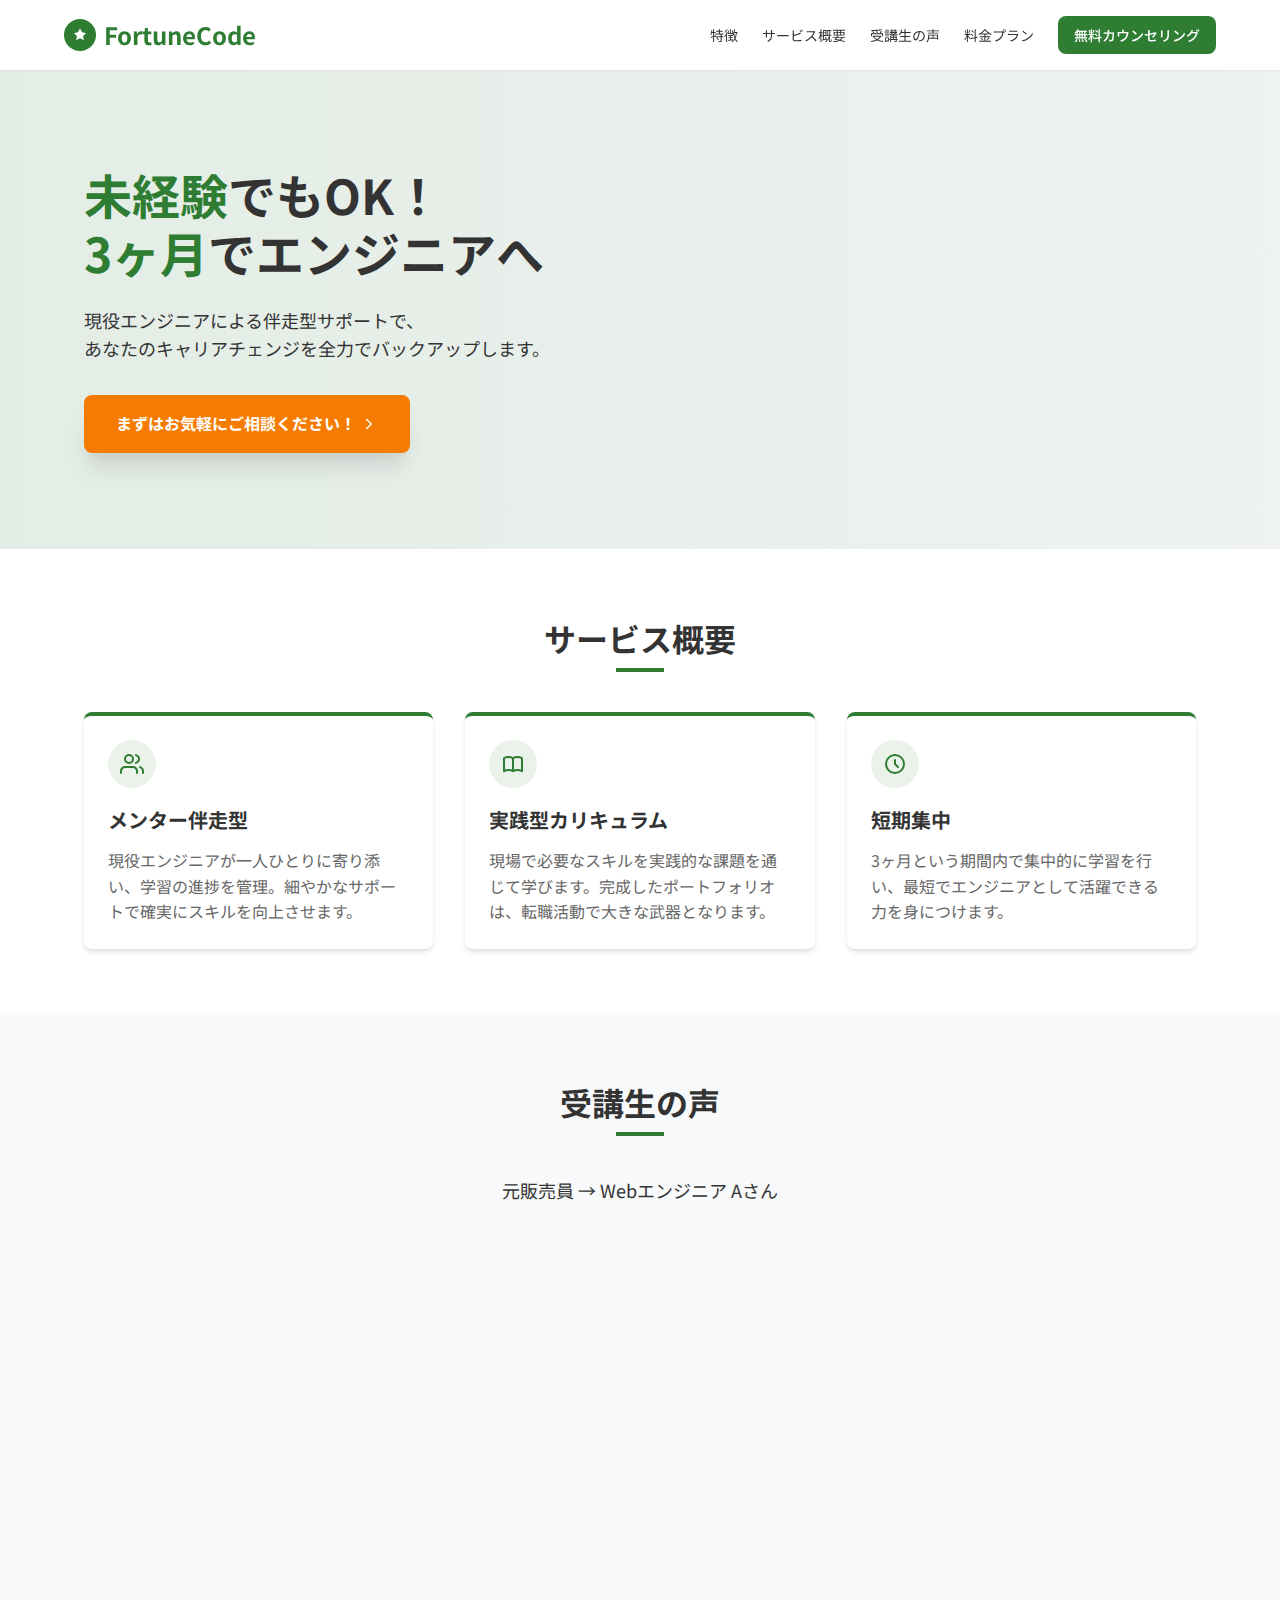
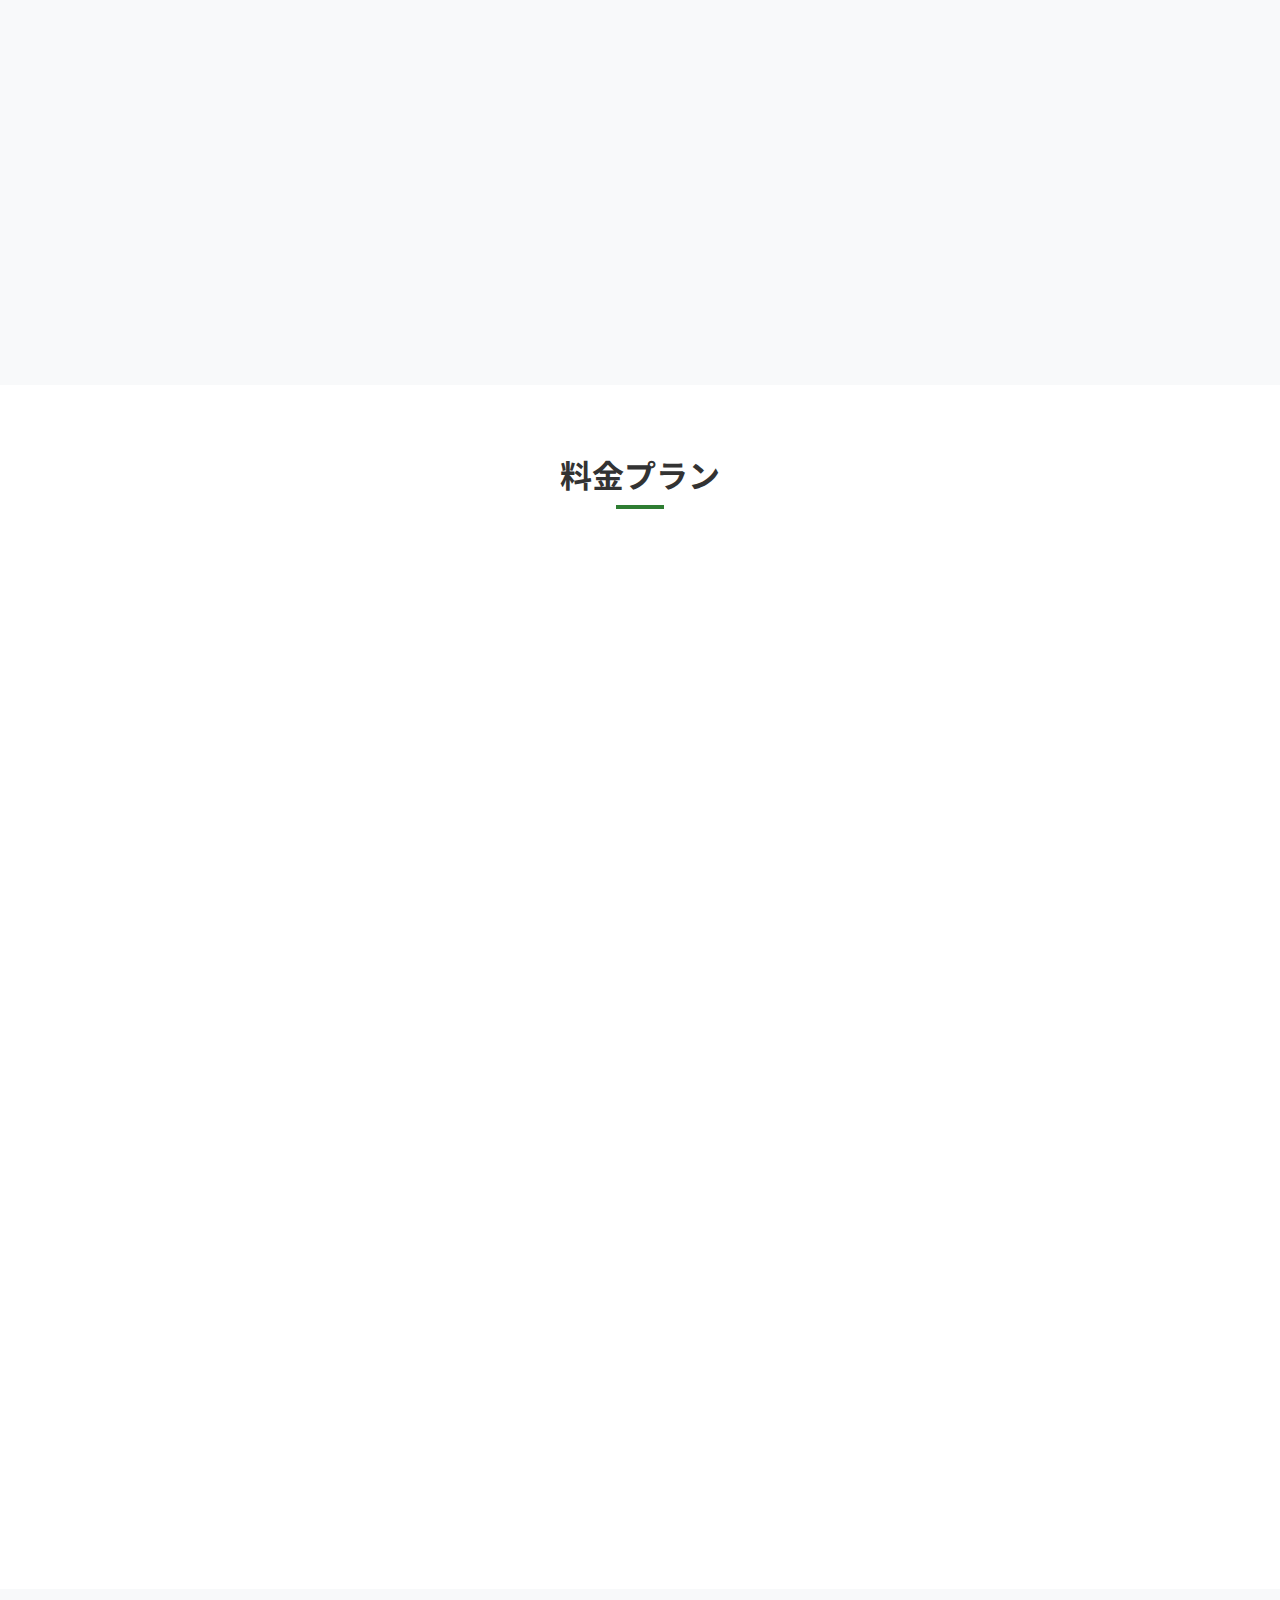
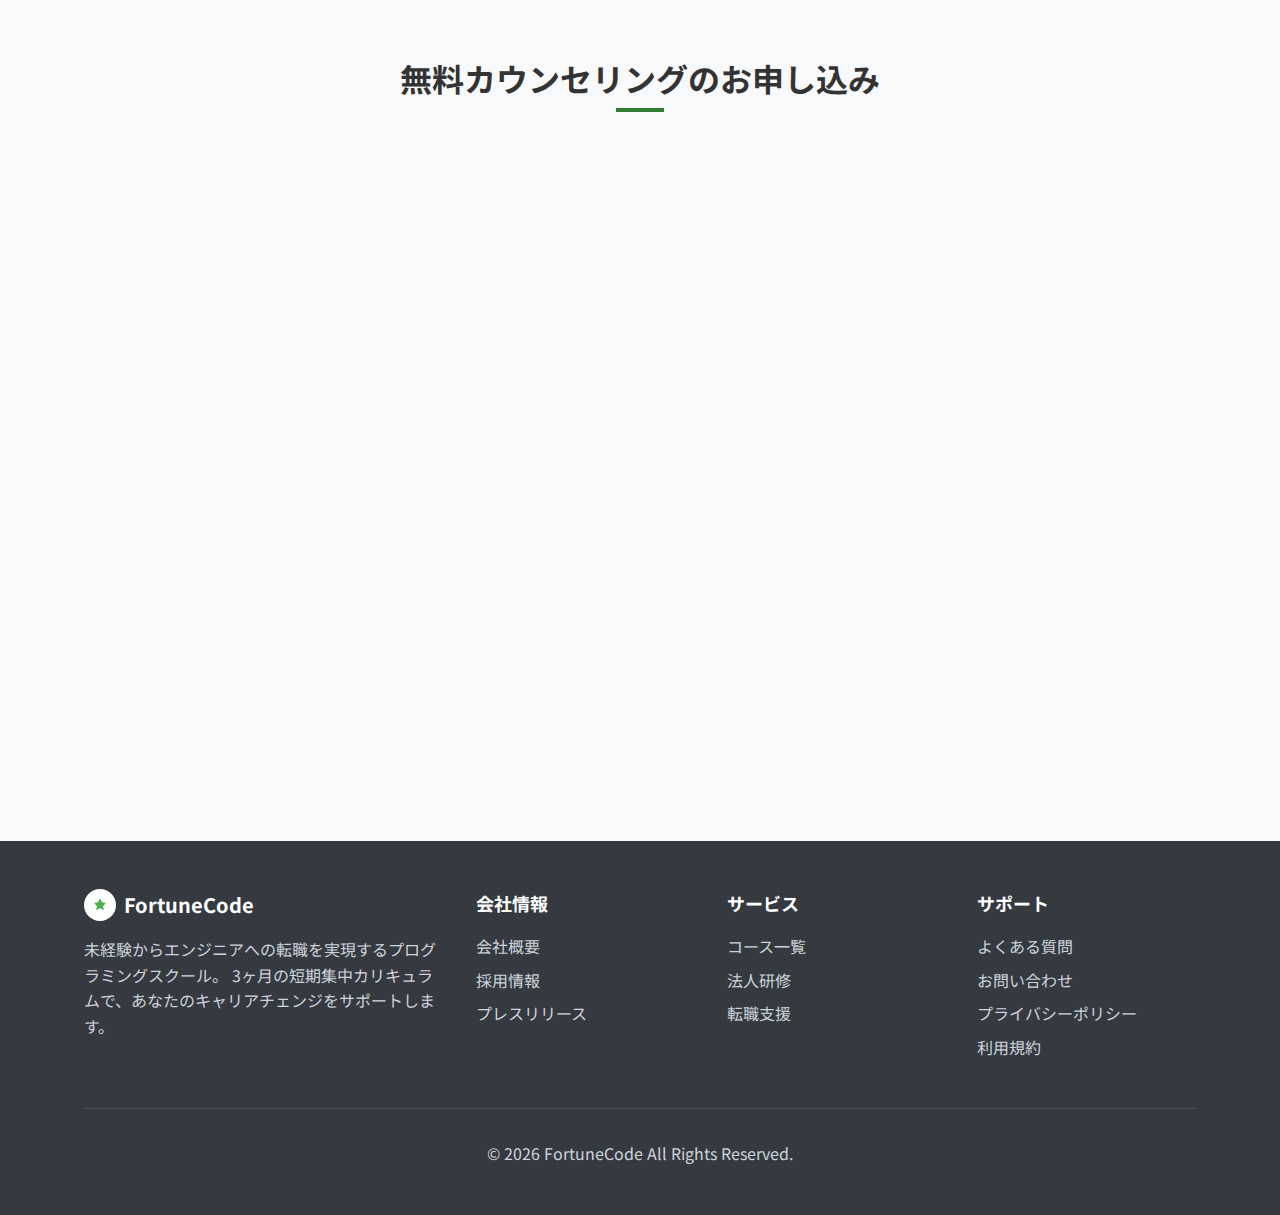
==== commit f87262a2: "fix: ヒーローセクションのテキストを調整" ====
--- a/samples/programming-school.html
+++ b/samples/programming-school.html
@@ -5,6 +5,7 @@
   <meta name="viewport" content="width=device-width, initial-scale=1.0">
   <title>FortuneCode - 3ヶ月でエンジニア転職</title>
   <meta name="description" content="未経験からでも3ヶ月でエンジニア転職を実現するプログラミングスクール。現役エンジニアによる伴走型サポートで、あなたのキャリアチェンジを全力でバックアップします。">
+  <link rel="icon" href="../images/programming-school/favicon.ico">
   <link rel="stylesheet" href="../styles/programming-school.css">
   <link rel="preconnect" href="https://fonts.googleapis.com">
   <link rel="preconnect" href="https://fonts.gstatic.com" crossorigin>
@@ -43,11 +44,11 @@
     <div class="container">
       <div class="hero-content">
         <h2>
-          <span class="text-primary">3ヶ月</span>でエンジニア転職！<br>
-          <span class="text-primary">未経験</span>でもOK
+          <span class="text-primary">未経験</span>でもOK！<br>
+          <span class="text-primary">3ヶ月</span>でエンジニアへ
         </h2>
         <p>
-          現役エンジニアによる伴走型サポートで、<br class="desktop-only">
+          現役エンジニアによる伴走型サポートで、<br>
           あなたのキャリアチェンジを全力でバックアップします。
         </p>
         <a href="#contact" class="cta-button-large">
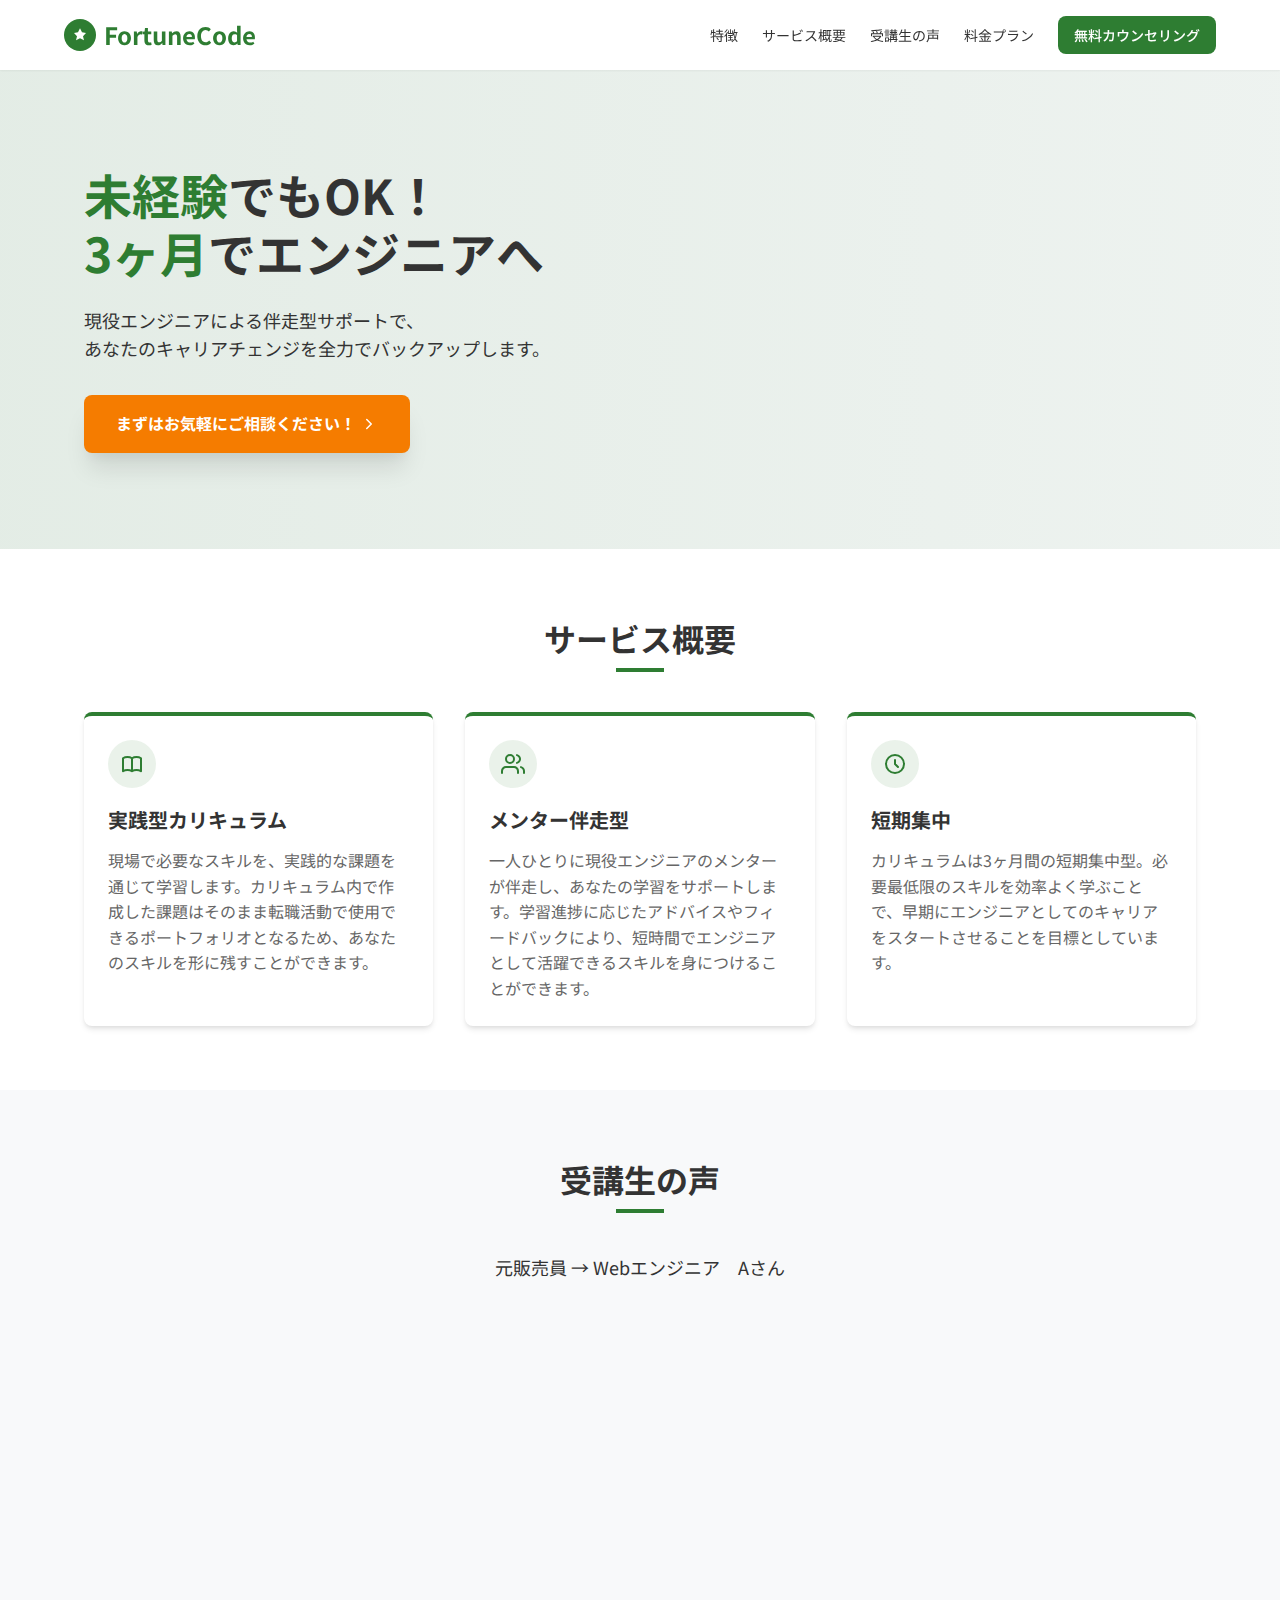
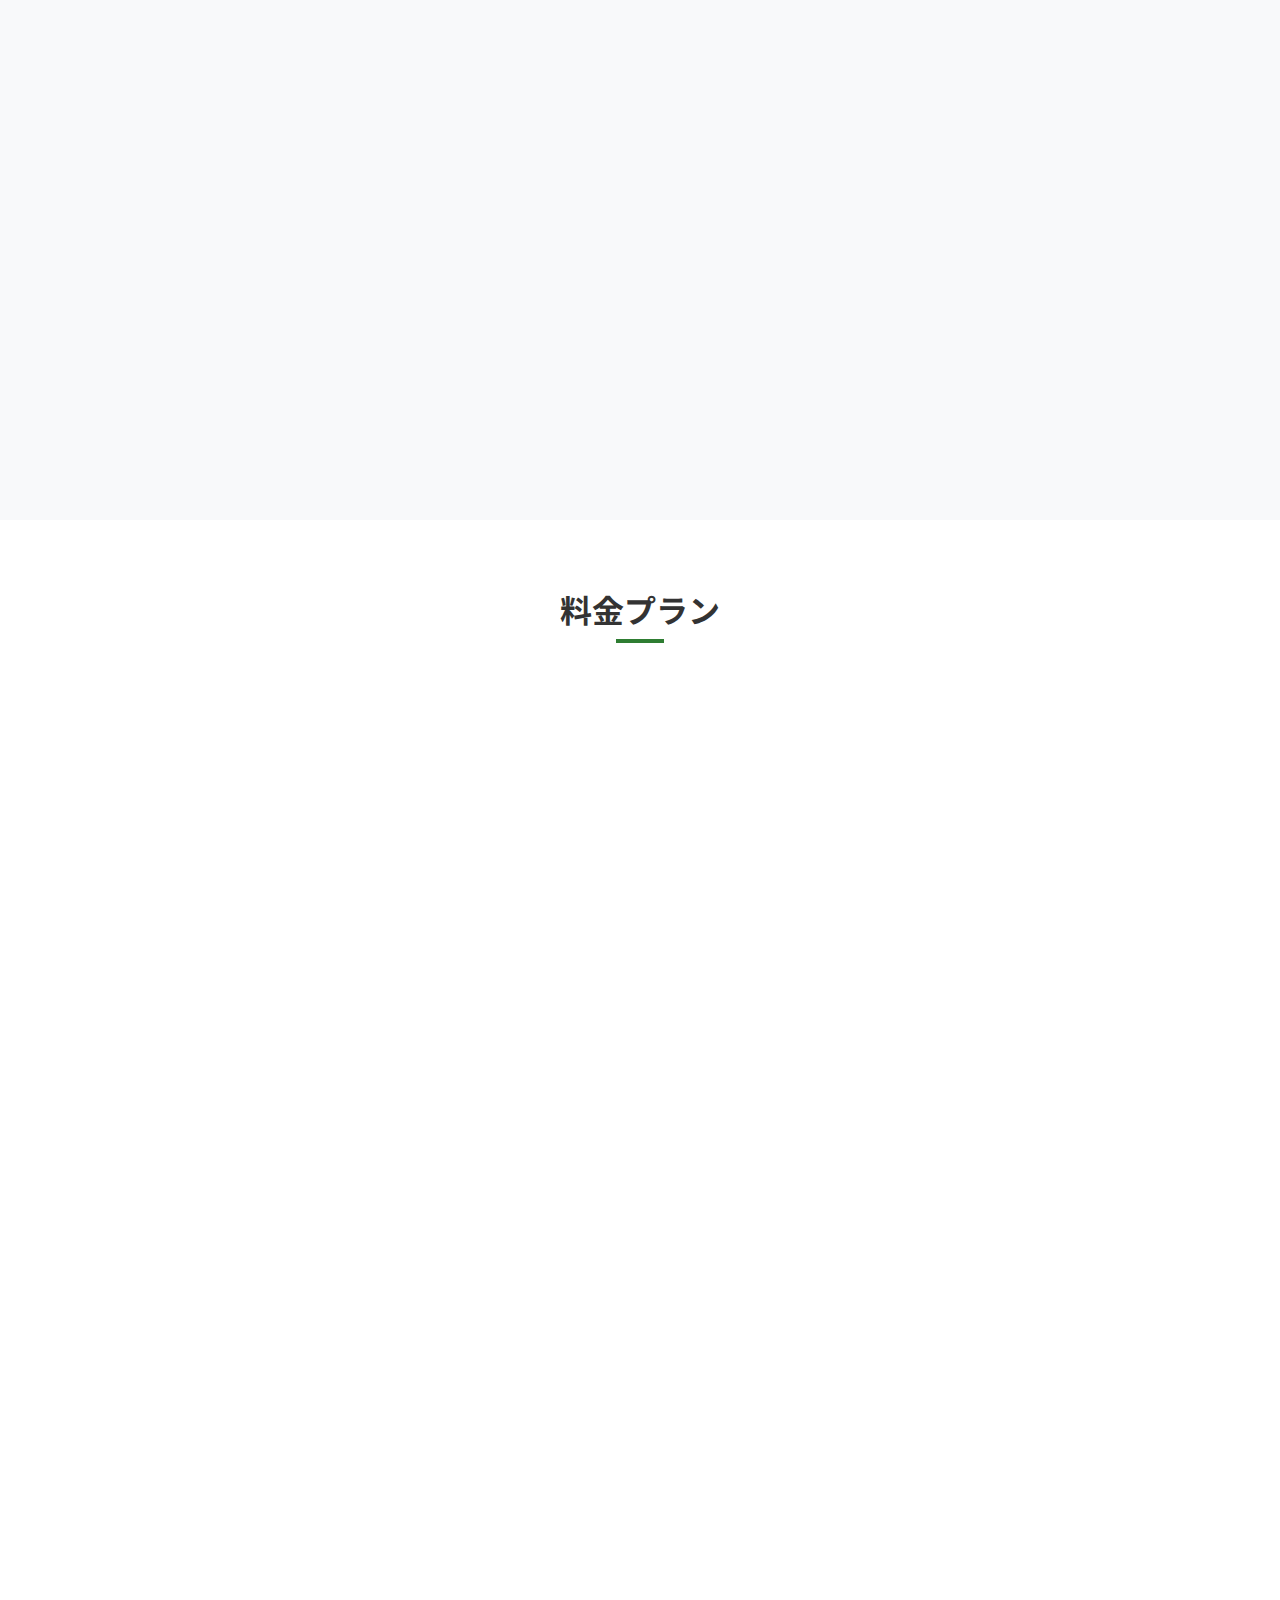
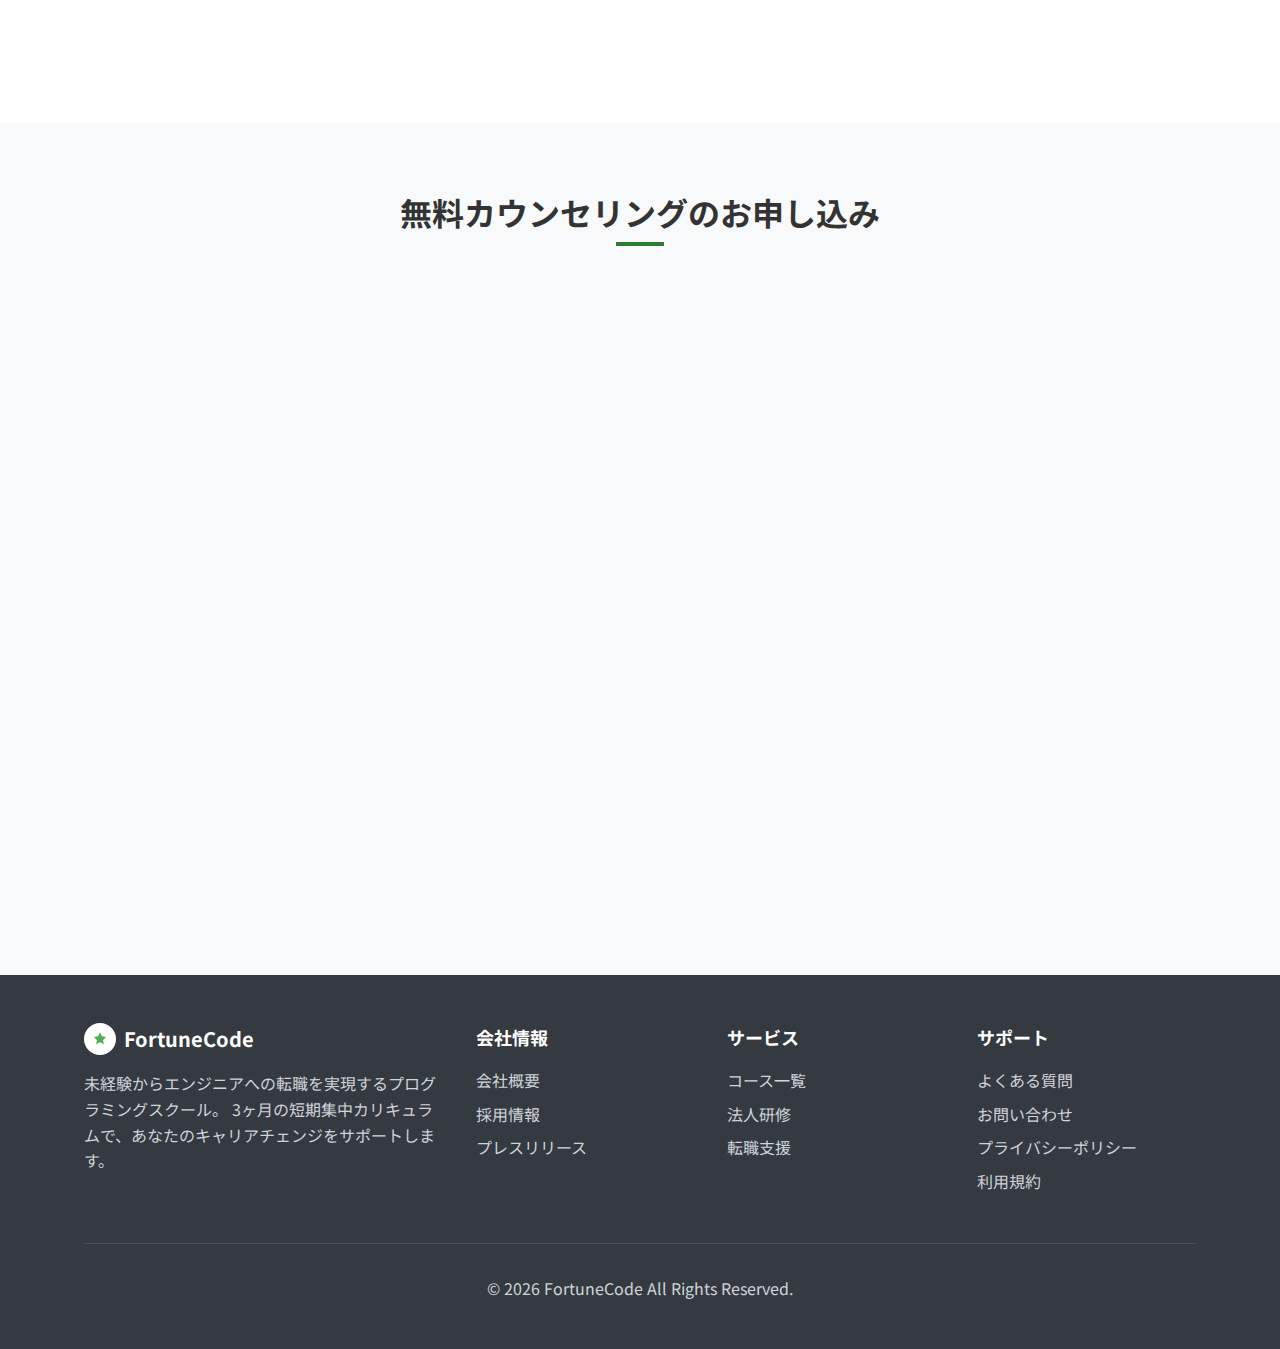
==== commit b39df4f3: "chore: テキストを調整" ====
--- a/samples/programming-school.html
+++ b/samples/programming-school.html
@@ -69,6 +69,18 @@
       </h2>
       
       <div class="service-grid">
+        <div class="service-card" data-aos="fade-up" data-aos-delay="200">
+          <div class="service-icon">
+            <svg width="24" height="24" viewBox="0 0 24 24" fill="none" xmlns="http://www.w3.org/2000/svg">
+              <path d="M12 6.25278V19.2528M12 6.25278C10.8321 5.47686 9.24649 5 7.5 5C5.75351 5 4.16789 5.47686 3 6.25278V19.2528C4.16789 18.4769 5.75351 18 7.5 18C9.24649 18 10.8321 18.4769 12 19.2528M12 6.25278C13.1679 5.47686 14.7535 5 16.5 5C18.2465 5 19.8321 5.47686 21 6.25278V19.2528C19.8321 18.4769 18.2465 18 16.5 18C14.7535 18 13.1679 18.4769 12 19.2528" stroke="currentColor" stroke-width="2" stroke-linecap="round" stroke-linejoin="round"/>
+            </svg>
+          </div>
+          <h3>実践型カリキュラム</h3>
+          <p>
+            現場で必要なスキルを、実践的な課題を通じて学習します。カリキュラム内で作成した課題はそのまま転職活動で使用できるポートフォリオとなるため、あなたのスキルを形に残すことができます。
+          </p>
+        </div>
+
         <div class="service-card" data-aos="fade-up" data-aos-delay="100">
           <div class="service-icon">
             <svg width="24" height="24" viewBox="0 0 24 24" fill="none" xmlns="http://www.w3.org/2000/svg">
@@ -77,19 +89,7 @@
           </div>
           <h3>メンター伴走型</h3>
           <p>
-            現役エンジニアが一人ひとりに寄り添い、学習の進捗を管理。細やかなサポートで確実にスキルを向上させます。
-          </p>
-        </div>
-        
-        <div class="service-card" data-aos="fade-up" data-aos-delay="200">
-          <div class="service-icon">
-            <svg width="24" height="24" viewBox="0 0 24 24" fill="none" xmlns="http://www.w3.org/2000/svg">
-              <path d="M12 6.25278V19.2528M12 6.25278C10.8321 5.47686 9.24649 5 7.5 5C5.75351 5 4.16789 5.47686 3 6.25278V19.2528C4.16789 18.4769 5.75351 18 7.5 18C9.24649 18 10.8321 18.4769 12 19.2528M12 6.25278C13.1679 5.47686 14.7535 5 16.5 5C18.2465 5 19.8321 5.47686 21 6.25278V19.2528C19.8321 18.4769 18.2465 18 16.5 18C14.7535 18 13.1679 18.4769 12 19.2528" stroke="currentColor" stroke-width="2" stroke-linecap="round" stroke-linejoin="round"/>
-            </svg>
-          </div>
-          <h3>実践型カリキュラム</h3>
-          <p>
-            現場で必要なスキルを実践的な課題を通じて学びます。完成したポートフォリオは、転職活動で大きな武器となります。
+            一人ひとりに現役エンジニアのメンターが伴走し、あなたの学習をサポートします。学習進捗に応じたアドバイスやフィードバックにより、短時間でエンジニアとして活躍できるスキルを身につけることができます。
           </p>
         </div>
         
@@ -101,7 +101,7 @@
           </div>
           <h3>短期集中</h3>
           <p>
-            3ヶ月という期間内で集中的に学習を行い、最短でエンジニアとして活躍できる力を身につけます。
+            カリキュラムは3ヶ月間の短期集中型。必要最低限のスキルを効率よく学ぶことで、早期にエンジニアとしてのキャリアをスタートさせることを目標としています。
           </p>
         </div>
       </div>
@@ -114,7 +114,7 @@
       <h2 class="section-title">
         <span>受講生の声</span>
       </h2>
-      <p class="section-subtitle">元販売員 → Webエンジニア Aさん</p>
+      <p class="section-subtitle">元販売員 → Webエンジニア　Aさん</p>
       <figure class="success-image rounded-corners" data-aos="fade-up">
         <img src="/images/programming-school/success-person.jpeg" alt="Aさんの画像">
       </figure>
@@ -131,7 +131,7 @@
             <div class="qa-icon answer-icon">A</div>
             <div class="qa-content">
               <p>
-                「以前は販売職でしたが、将来のキャリアに不安を感じていました。フォーチュンコードのカリキュラムが短期間で実践的なスキルを学べる点に魅力を感じ、決めました。」
+                以前は販売職として勤務していましたが、将来のキャリアに不安を感じ、Webエンジニアへの転職を決めました。様々なスクールを調べる中で、フォーチュンコードのカリキュラムは短期間で実践的なスキルを学べる点に魅力を感じ、ここにしようと思いました。
               </p>
             </div>
           </div>
@@ -141,14 +141,14 @@
           <div class="qa-question">
             <div class="qa-icon">Q</div>
             <div class="qa-content">
-              <p>学習を始めてからどのように感じましたか？</p>
+              <p>学習を始めてからはどのように感じましたか？</p>
             </div>
           </div>
           <div class="qa-answer">
             <div class="qa-icon answer-icon">A</div>
             <div class="qa-content">
               <p>
-                「最初は不安もありましたが、現役エンジニアのメンターが手厚くサポートしてくれたので、学びやすかったです。毎日少しずつでも進んでいる実感がありました。」
+                未知の業界ということもあり、最初はわからないことが多く不安も多かったです。ただ、メンターの方がわからないことをひとつひとつ丁寧に教えてくださったので、確実に成長していることを実感できました。毎日少しずつでも進んでいる実感があり、楽しかったです。
               </p>
             </div>
           </div>
@@ -165,7 +165,7 @@
             <div class="qa-icon answer-icon">A</div>
             <div class="qa-content">
               <p>
-                「実際にポートフォリオを作成し、面接でも自信を持って話すことができました。結果、3ヶ月で希望のWebエンジニアとして転職でき、年収もアップしました。」
+                カリキュラムで作成したポートフォリオもあり、面接でも自信を持って話すことができました。現在はWebエンジニアとして仕事をしていて、以前より年収もアップしました。
               </p>
             </div>
           </div>
@@ -289,8 +289,8 @@
       
       <div class="contact-form-container" data-aos="fade-up">
         <p class="contact-intro">
-          まずは無料カウンセリングで、あなたの目標や状況に合わせたプランをご提案します。<br>
-          お気軽にお問い合わせください。
+          ご不明な点やお問い合わせがございましたら、お気軽にお問い合わせください。
+          必要に応じてスタッフによる無料のカウンセリングもご用意しておりますので、ご希望の場合はその旨をお伝えください。
         </p>
         
         <form class="contact-form">
--- a/styles/programming-school.css
+++ b/styles/programming-school.css
@@ -719,7 +719,6 @@
 }
 
 .contact-intro {
-  text-align: center;
   margin-bottom: 2rem;
 }
 
